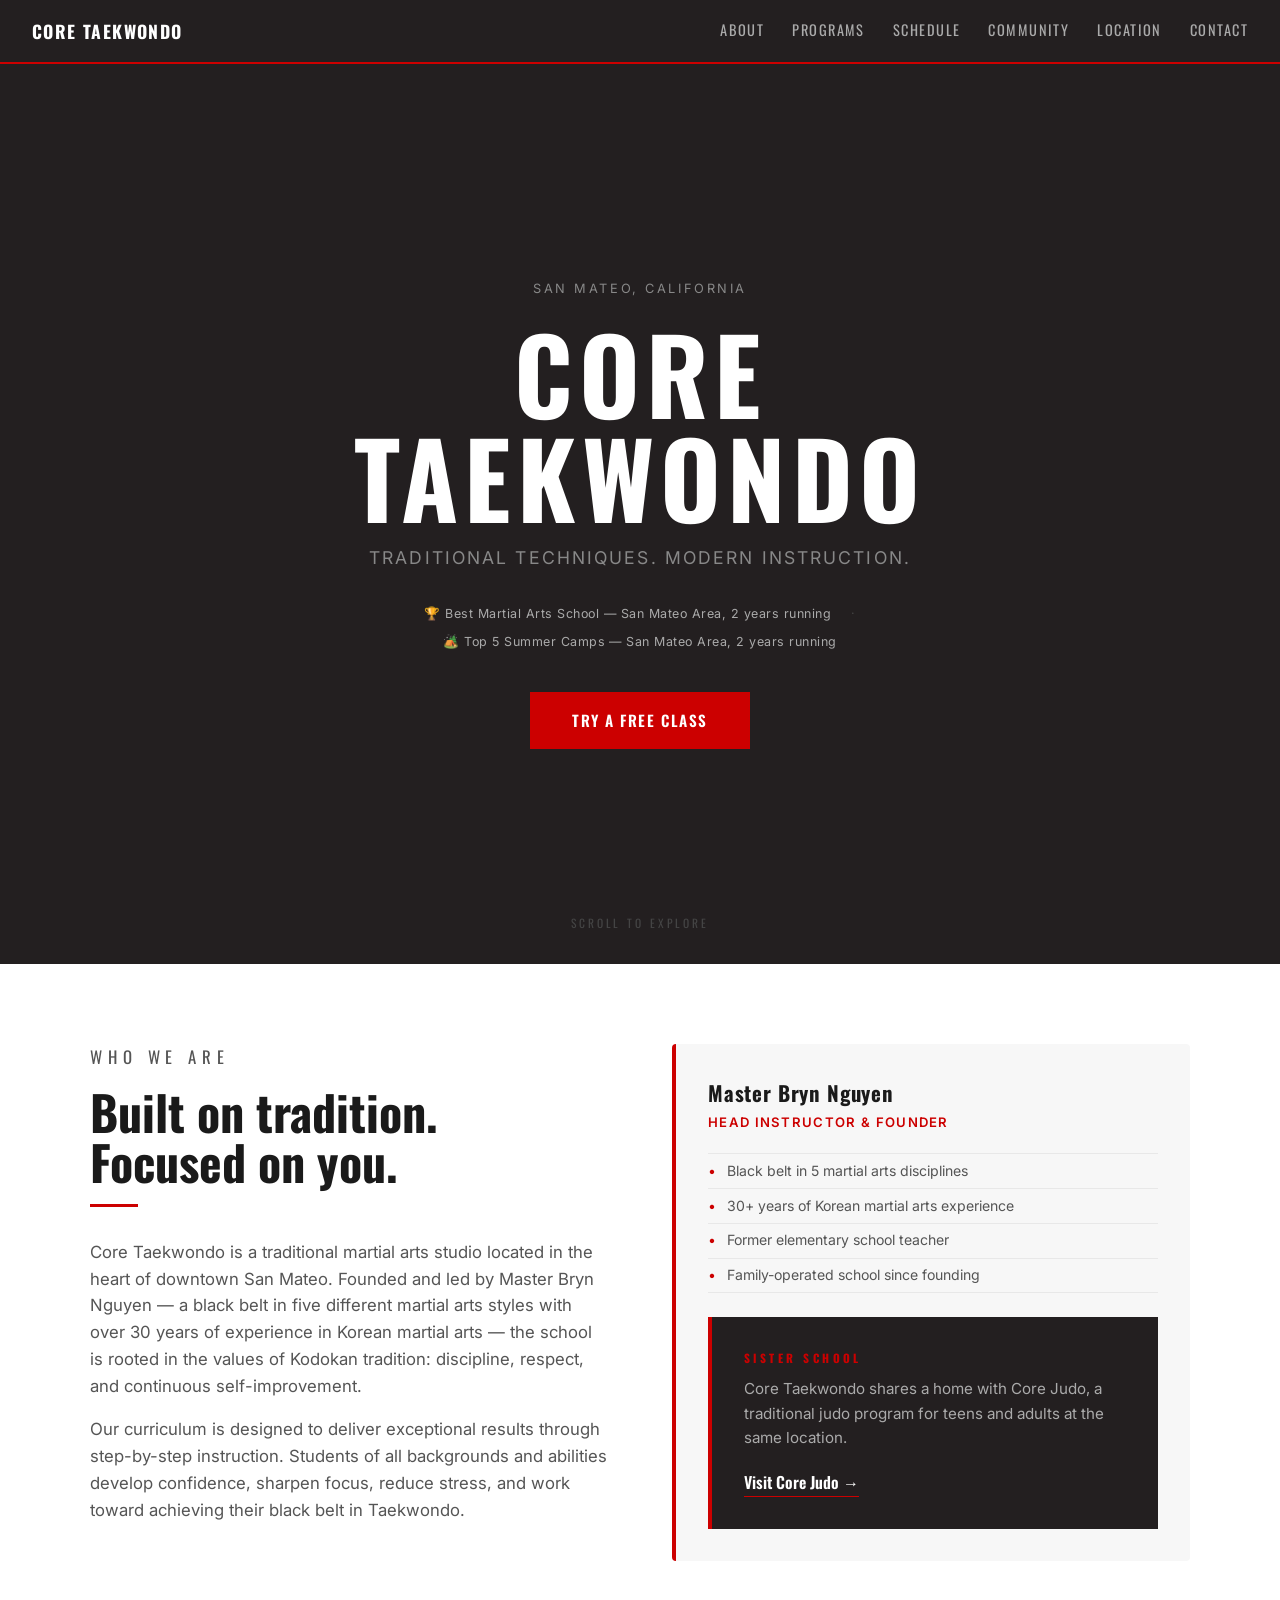
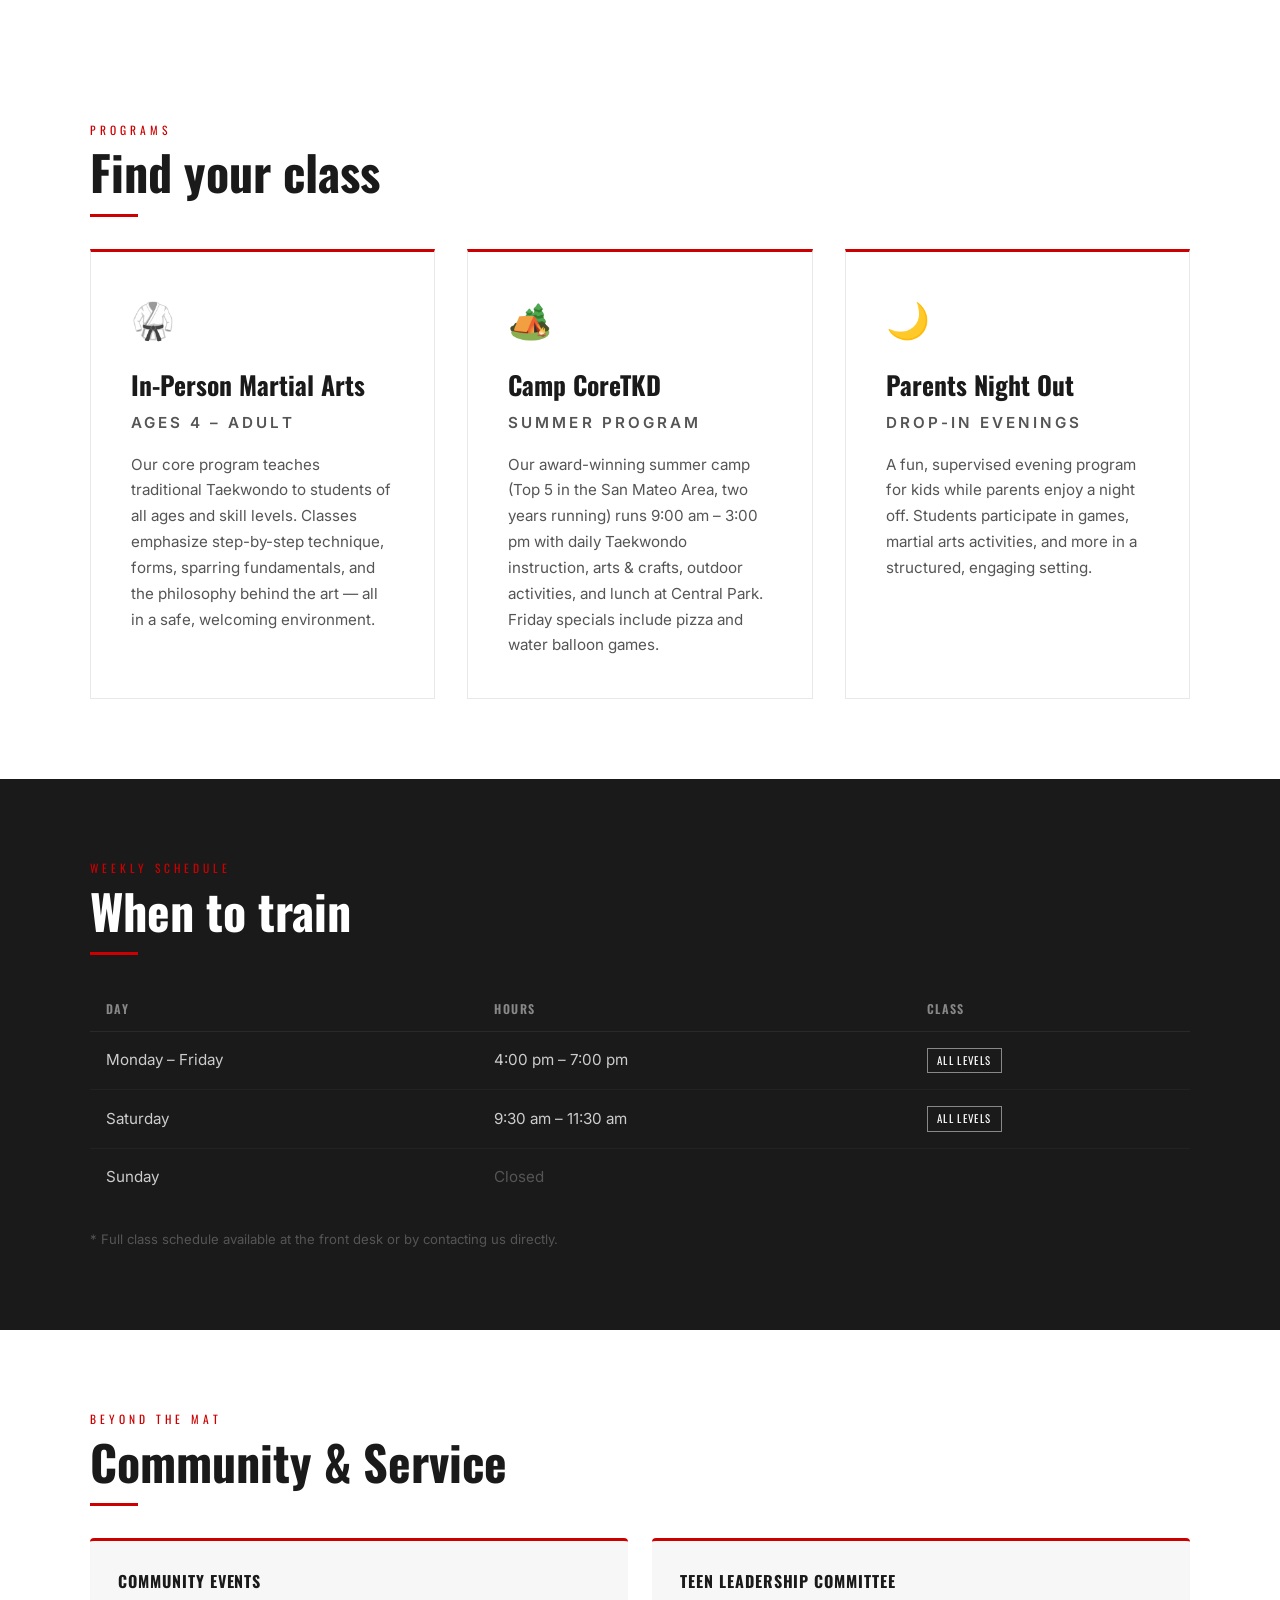
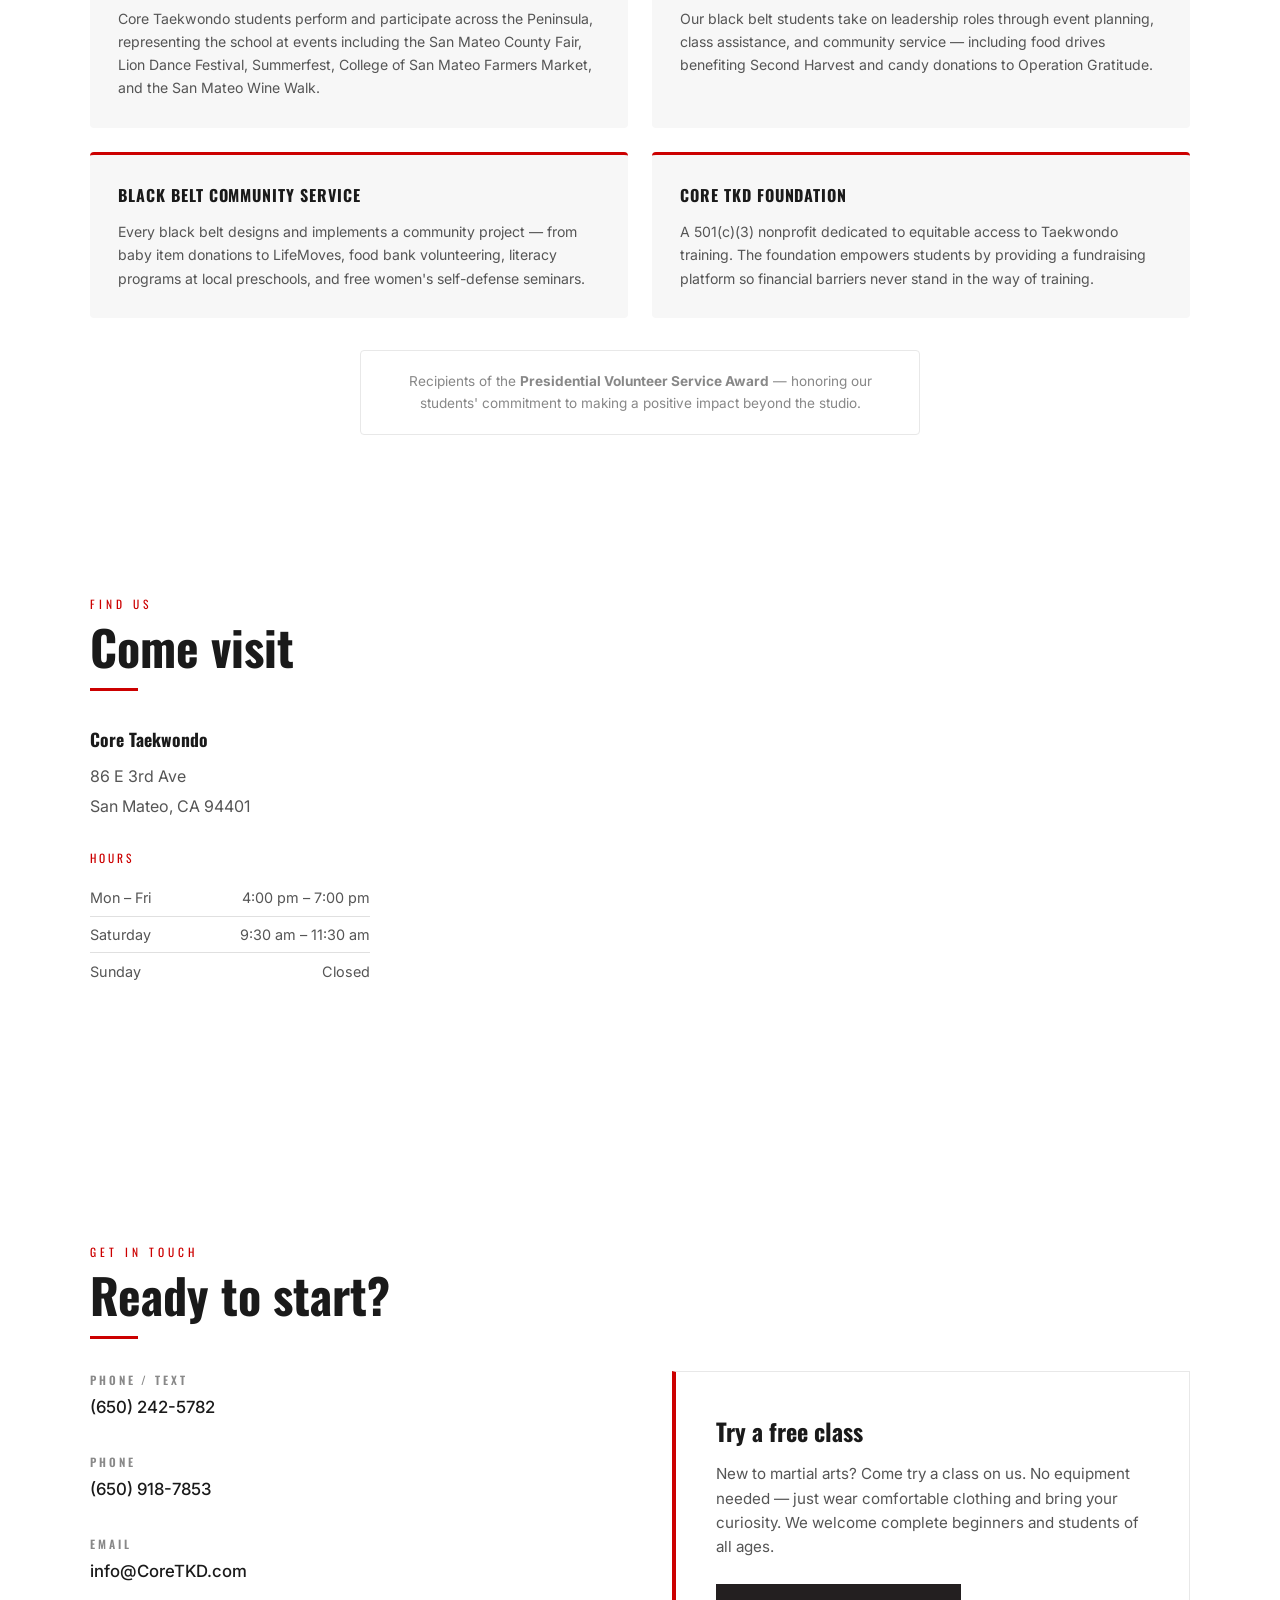
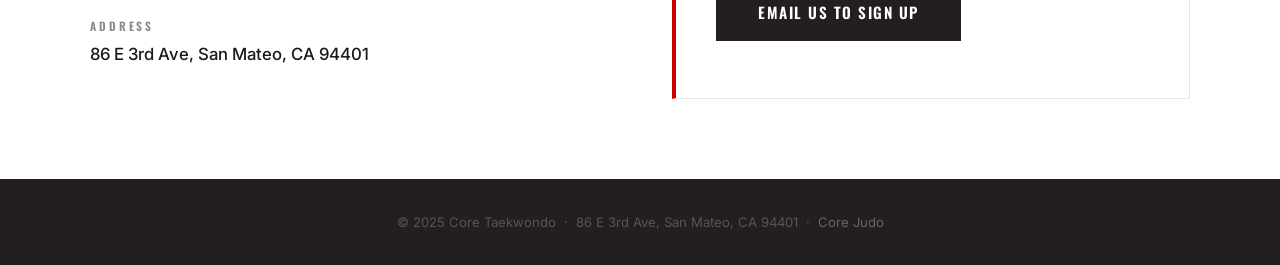
==== tkd.html @ 1456f96f "add core tkd" ====
<!DOCTYPE html>
<html lang="en">
<head>
  <meta charset="UTF-8" />
  <meta name="viewport" content="width=device-width, initial-scale=1.0" />
  <title>Core Taekwondo | San Mateo, CA</title>
  <meta name="description" content="Core Taekwondo — traditional Korean martial arts for all ages in San Mateo, CA. Traditional Techniques. Modern Instruction." />
  <link rel="stylesheet" href="style.css" />
  <link rel="stylesheet" href="tkd.css" />
  <link rel="preconnect" href="https://fonts.googleapis.com" />
  <link rel="preconnect" href="https://fonts.gstatic.com" crossorigin />
  <link href="https://fonts.googleapis.com/css2?family=Oswald:wght@400;600;700&family=Inter:wght@400;500;600&display=swap" rel="stylesheet" />
</head>
<body>

<!-- NAV -->
<nav>
  <a href="#hero" class="nav-logo">
    <span class="logo-main tkd-logo-text"><span class="logo-red">CORE</span> TAEKWONDO</span>
  </a>
  <button class="hamburger" id="menuBtn" aria-label="Toggle menu">
    <span></span><span></span><span></span>
  </button>
  <ul class="nav-links" id="navLinks">
    <li><a href="#about">About</a></li>
    <li><a href="#programs">Programs</a></li>
    <li><a href="#schedule">Schedule</a></li>
    <li><a href="#community">Community</a></li>
    <li><a href="#location">Location</a></li>
    <li><a href="#contact">Contact</a></li>
  </ul>
</nav>

<!-- HERO -->
<section id="hero" class="tkd-hero">
  <div class="hero-content">
    <p class="tkd-hero-eyebrow">San Mateo, California</p>
    <h1 class="tkd-hero-heading"><span class="logo-red">CORE</span> TAEKWONDO</h1>
    <p class="tkd-hero-tagline">Traditional Techniques. Modern Instruction.</p>
    <div class="tkd-awards-strip">
      <span>🏆 Best Martial Arts School — San Mateo Area, 2 years running</span>
      <span class="award-divider">·</span>
      <span>🏕️ Top 5 Summer Camps — San Mateo Area, 2 years running</span>
    </div>
    <a href="#contact" class="btn-primary">Try a Free Class</a>
  </div>
  <p class="hero-scroll">Scroll to explore</p>
</section>

<!-- ABOUT -->
<section id="about">
  <div class="container">
    <div class="about-grid">
      <div class="about-text">
        <p class="section-label">Who We Are</p>
        <h2 class="section-title">Built on tradition.<br>Focused on you.</h2>
        <div class="section-divider"></div>
        <p>
          Core Taekwondo is a traditional martial arts studio located in the heart of downtown San Mateo. Founded and led by Master Bryn Nguyen — a black belt in five different martial arts styles with over 30 years of experience in Korean martial arts — the school is rooted in the values of Kodokan tradition: discipline, respect, and continuous self-improvement.
        </p>
        <p>
          Our curriculum is designed to deliver exceptional results through step-by-step instruction. Students of all backgrounds and abilities develop confidence, sharpen focus, reduce stress, and work toward achieving their black belt in Taekwondo.
        </p>
      </div>
      <div>
        <div class="tkd-instructor-highlight">
          <div class="tkd-instructor-badge">
            <p class="tkd-instructor-name">Master Bryn Nguyen</p>
            <p class="tkd-instructor-rank">Head Instructor &amp; Founder</p>
          </div>
          <ul class="tkd-cred-list">
            <li>Black belt in 5 martial arts disciplines</li>
            <li>30+ years of Korean martial arts experience</li>
            <li>Former elementary school teacher</li>
            <li>Family-operated school since founding</li>
          </ul>
          <div class="sister-card" style="margin-top:1.5rem;">
            <h3>Sister School</h3>
            <p>Core Taekwondo shares a home with Core Judo, a traditional judo program for teens and adults at the same location.</p>
            <a href="index.html" class="sister-link">Visit Core Judo &rarr;</a>
          </div>
        </div>
      </div>
    </div>
  </div>
</section>

<!-- PROGRAMS -->
<section id="programs">
  <div class="container">
    <p class="section-label">Programs</p>
    <h2 class="section-title">Find your class</h2>
    <div class="section-divider"></div>
    <div class="classes-grid tkd-programs-grid">

      <div class="class-card">
        <div class="class-icon">🥋</div>
        <h3>In-Person Martial Arts</h3>
        <p class="class-age">Ages 4 – Adult</p>
        <p>
          Our core program teaches traditional Taekwondo to students of all ages and skill levels. Classes emphasize step-by-step technique, forms, sparring fundamentals, and the philosophy behind the art — all in a safe, welcoming environment.
        </p>
      </div>

      <div class="class-card">
        <div class="class-icon">🏕️</div>
        <h3>Camp CoreTKD</h3>
        <p class="class-age">Summer Program</p>
        <p>
          Our award-winning summer camp (Top 5 in the San Mateo Area, two years running) runs 9:00 am – 3:00 pm with daily Taekwondo instruction, arts &amp; crafts, outdoor activities, and lunch at Central Park. Friday specials include pizza and water balloon games.
        </p>
      </div>

      <div class="class-card">
        <div class="class-icon">🌙</div>
        <h3>Parents Night Out</h3>
        <p class="class-age">Drop-in evenings</p>
        <p>
          A fun, supervised evening program for kids while parents enjoy a night off. Students participate in games, martial arts activities, and more in a structured, engaging setting.
        </p>
      </div>

    </div>
  </div>
</section>

<!-- SCHEDULE -->
<section id="schedule">
  <div class="container">
    <p class="section-label section-label--light">Weekly Schedule</p>
    <h2 class="section-title section-title--light">When to train</h2>
    <div class="section-divider section-divider--light"></div>

    <table class="schedule-table">
      <thead>
        <tr>
          <th>Day</th>
          <th>Hours</th>
          <th>Class</th>
        </tr>
      </thead>
      <tbody>
        <tr>
          <td>Monday – Friday</td>
          <td>4:00 pm – 7:00 pm</td>
          <td><span class="tag tag-all">All Levels</span></td>
        </tr>
        <tr>
          <td>Saturday</td>
          <td>9:30 am – 11:30 am</td>
          <td><span class="tag tag-all">All Levels</span></td>
        </tr>
        <tr>
          <td>Sunday</td>
          <td colspan="2" style="color:#555;">Closed</td>
        </tr>
      </tbody>
    </table>
    <p class="schedule-note">* Full class schedule available at the front desk or by contacting us directly.</p>
  </div>
</section>

<!-- COMMUNITY -->
<section id="community">
  <div class="container">
    <p class="section-label">Beyond the Mat</p>
    <h2 class="section-title">Community &amp; Service</h2>
    <div class="section-divider"></div>

    <div class="tkd-community-grid">

      <div class="tkd-community-card">
        <h3>Community Events</h3>
        <p>Core Taekwondo students perform and participate across the Peninsula, representing the school at events including the San Mateo County Fair, Lion Dance Festival, Summerfest, College of San Mateo Farmers Market, and the San Mateo Wine Walk.</p>
      </div>

      <div class="tkd-community-card">
        <h3>Teen Leadership Committee</h3>
        <p>Our black belt students take on leadership roles through event planning, class assistance, and community service — including food drives benefiting Second Harvest and candy donations to Operation Gratitude.</p>
      </div>

      <div class="tkd-community-card">
        <h3>Black Belt Community Service</h3>
        <p>Every black belt designs and implements a community project — from baby item donations to LifeMoves, food bank volunteering, literacy programs at local preschools, and free women's self-defense seminars.</p>
      </div>

      <div class="tkd-community-card">
        <h3>Core TKD Foundation</h3>
        <p>A 501(c)(3) nonprofit dedicated to equitable access to Taekwondo training. The foundation empowers students by providing a fundraising platform so financial barriers never stand in the way of training.</p>
      </div>

    </div>

    <p class="tkd-award-note">
      Recipients of the <strong>Presidential Volunteer Service Award</strong> — honoring our students' commitment to making a positive impact beyond the studio.
    </p>
  </div>
</section>

<!-- LOCATION -->
<section id="location">
  <div class="container">
    <p class="section-label">Find Us</p>
    <h2 class="section-title">Come visit</h2>
    <div class="section-divider"></div>

    <div class="location-grid">
      <div class="address-block">
        <address>
          <strong>Core Taekwondo</strong>
          86 E 3rd Ave<br />
          San Mateo, CA 94401
        </address>
        <p class="hours-title">Hours</p>
        <ul class="hours-list">
          <li><span>Mon – Fri</span><span>4:00 pm – 7:00 pm</span></li>
          <li><span>Saturday</span><span>9:30 am – 11:30 am</span></li>
          <li><span>Sunday</span><span>Closed</span></li>
        </ul>
      </div>
      <div class="map-embed">
        <iframe
          title="Core Taekwondo location map"
          src="https://www.google.com/maps/embed?pb=!1m18!1m12!1m3!1d3163.299722!2d-122.32573!3d37.56484!2m3!1f0!2f0!3f0!3m2!1i1024!2i768!4f13.1!3m3!1m2!1s0x808f9f93d9a11a45%3A0xa5e7e5a5f5a2a2a0!2s86+E+3rd+Ave%2C+San+Mateo%2C+CA+94401!5e0!3m2!1sen!2sus!4v1714600000000"
          allowfullscreen="" loading="lazy" referrerpolicy="no-referrer-when-downgrade">
        </iframe>
      </div>
    </div>
  </div>
</section>

<!-- CONTACT -->
<section id="contact">
  <div class="container">
    <p class="section-label">Get in Touch</p>
    <h2 class="section-title">Ready to start?</h2>
    <div class="section-divider"></div>

    <div class="contact-grid">
      <div>
        <div class="contact-info-item">
          <span>Phone / Text</span>
          <a href="tel:+16502425782">(650) 242-5782</a>
        </div>
        <div class="contact-info-item">
          <span>Phone</span>
          <a href="tel:+16509187853">(650) 918-7853</a>
        </div>
        <div class="contact-info-item">
          <span>Email</span>
          <a href="mailto:info@CoreTKD.com">info@CoreTKD.com</a>
        </div>
        <div class="contact-info-item">
          <span>Address</span>
          <p>86 E 3rd Ave, San Mateo, CA 94401</p>
        </div>
      </div>

      <div class="contact-cta">
        <h3>Try a free class</h3>
        <p>
          New to martial arts? Come try a class on us. No equipment needed — just wear comfortable clothing and bring your curiosity. We welcome complete beginners and students of all ages.
        </p>
        <a href="mailto:info@CoreTKD.com" class="btn-dark">Email Us to Sign Up</a>
      </div>
    </div>
  </div>
</section>

<!-- FOOTER -->
<footer>
  <p>
    &copy; 2025 Core Taekwondo &nbsp;·&nbsp; 86 E 3rd Ave, San Mateo, CA 94401
    &nbsp;·&nbsp;
    <a href="index.html">Core Judo</a>
  </p>
</footer>

<script>
  const btn = document.getElementById('menuBtn');
  const nav = document.getElementById('navLinks');
  btn.addEventListener('click', () => nav.classList.toggle('open'));
  nav.querySelectorAll('a').forEach(a => a.addEventListener('click', () => nav.classList.remove('open')));
</script>

</body>
</html>
---- style.css ----
@import url('https://fonts.googleapis.com/css2?family=Oswald:wght@400;600;700&family=Inter:wght@400;500;600&display=swap');

*, *::before, *::after { box-sizing: border-box; margin: 0; padding: 0; }

:root {
  --red: #cc0000;
  --dark: #231f20;
  --dark-2: #1a1a1a;
  --dark-3: #242424;
  --gray-bg: #ffffff;
  --text: #1a1a1a;
  --white: #ffffff;
  --mid: #888888;
  --font-heading: 'Oswald', sans-serif;
  --font-body: 'Inter', sans-serif;
}

html { scroll-behavior: smooth; }
body { font-family: var(--font-body); color: var(--text); background: var(--white); line-height: 1.6; }

/* ── NAV ── */
nav {
  position: sticky;
  top: 0;
  z-index: 100;
  background: var(--dark);
  display: flex;
  align-items: center;
  justify-content: space-between;
  padding: 0 2rem;
  height: 64px;
  border-bottom: 2px solid var(--red);
}

.nav-logo {
  display: flex;
  flex-direction: row;
  align-items: center;
  text-decoration: none;
  gap: 0.75rem;
}
.nav-logo-wrap {
  width: 44px;
  height: 35px;
  overflow: hidden;
  flex-shrink: 0;
}
.nav-logo-img {
  width: 100%;
  height: auto;
  display: block;
}
.logo-main {
  font-family: var(--font-heading);
  font-size: 1.25rem;
  font-weight: 700;
  letter-spacing: 0.1em;
  color: var(--white);
}

.hero-logo-wrap {
  width: min(520px, 80vw);
  height: calc(min(520px, 80vw) * 0.8);
  overflow: hidden;
  margin: 0 auto 2.5rem;
}
.hero-logo {
  width: 100%;
  height: auto;
  display: block;
}

.nav-links {
  display: flex;
  gap: 1.75rem;
  list-style: none;
}
.nav-links a {
  color: #aaa;
  text-decoration: none;
  font-family: var(--font-heading);
  font-size: 0.9rem;
  font-weight: 400;
  letter-spacing: 0.1em;
  text-transform: uppercase;
  transition: color 0.2s;
}
.nav-links a:hover { color: var(--white); }

.hamburger {
  display: none;
  flex-direction: column;
  gap: 5px;
  cursor: pointer;
  background: none;
  border: none;
  padding: 4px;
}
.hamburger span { display: block; width: 26px; height: 2px; background: var(--white); }

/* ── HERO ── */
#hero {
  background: var(--dark);
  min-height: 100svh;
  display: flex;
  flex-direction: column;
  align-items: center;
  justify-content: center;
  text-align: center;
  padding: 4rem 2rem;
  position: relative;
}

.hero-content { position: relative; z-index: 1; max-width: 800px; }

.hero-eyebrow {
  font-family: var(--font-heading);
  font-size: 0.8rem;
  letter-spacing: 0.35em;
  text-transform: uppercase;
  color: var(--mid);
  margin-bottom: 1.25rem;
}

.hero-title {
  font-family: var(--font-heading);
  font-size: clamp(4.5rem, 10vw, 8rem);
  font-weight: 700;
  line-height: 0.9;
  letter-spacing: -0.01em;
  margin-bottom: 1.75rem;
}
.hero-title .core {
  display: block;
  color: var(--white);
  -webkit-text-stroke: 0;
}
.hero-title .school {
  display: block;
  color: var(--white);
  opacity: 0.35;
}


.btn-primary {
  display: inline-block;
  background: var(--red);
  color: var(--white);
  font-family: var(--font-heading);
  font-size: 0.95rem;
  font-weight: 600;
  letter-spacing: 0.1em;
  text-transform: uppercase;
  text-decoration: none;
  padding: 0.9rem 2.5rem;
  border: 2px solid var(--red);
  transition: background 0.2s, color 0.2s;
}
.btn-primary:hover { background: transparent; color: var(--red); }

.btn-dark {
  display: inline-block;
  background: var(--dark);
  color: var(--white);
  font-family: var(--font-heading);
  font-size: 0.95rem;
  font-weight: 600;
  letter-spacing: 0.1em;
  text-transform: uppercase;
  text-decoration: none;
  padding: 0.9rem 2.5rem;
  border: 2px solid var(--dark);
  transition: background 0.2s, color 0.2s;
}
.btn-dark:hover { background: transparent; color: var(--dark); }

.hero-scroll {
  position: absolute;
  bottom: 2rem;
  left: 50%;
  transform: translateX(-50%);
  color: #444;
  font-size: 0.72rem;
  letter-spacing: 0.25em;
  text-transform: uppercase;
  font-family: var(--font-heading);
}

/* ── SECTIONS ── */
section { padding: 5rem 2rem; }
.container { max-width: 1100px; margin: 0 auto; }

.section-label {
  font-family: var(--font-heading);
  font-size: 0.72rem;
  letter-spacing: 0.35em;
  text-transform: uppercase;
  color: var(--red);
  margin-bottom: 0.5rem;
}
.section-label--light { color: var(--red); }

.section-title {
  font-family: var(--font-heading);
  font-size: clamp(2rem, 5vw, 3rem);
  font-weight: 700;
  line-height: 1.05;
  margin-bottom: 1rem;
  color: var(--dark-2);
}
.section-title--light { color: var(--white); }

.section-divider { width: 48px; height: 3px; background: var(--red); margin-bottom: 2rem; }
.section-divider--light { background: var(--red); }

/* ── ABOUT ── */
#about { background: var(--white); }

.about-grid {
  display: grid;
  grid-template-columns: 1fr 1fr;
  gap: 4rem;
  align-items: start;
}
.about-text p { color: #555; margin-bottom: 1rem; font-size: 1.05rem; }

.sister-card {
  background: var(--dark);
  color: var(--white);
  padding: 2rem;
  border-left: 4px solid var(--red);
}
.sister-card h3 {
  font-family: var(--font-heading);
  font-size: 0.72rem;
  letter-spacing: 0.3em;
  text-transform: uppercase;
  color: var(--red);
  margin-bottom: 0.6rem;
}
.sister-card p { font-size: 0.95rem; color: #aaa; margin-bottom: 1.25rem; }
.sister-link {
  font-family: var(--font-heading);
  font-size: 1rem;
  font-weight: 600;
  color: var(--white);
  text-decoration: none;
  border-bottom: 1px solid var(--red);
  padding-bottom: 2px;
  transition: color 0.2s;
}
.sister-link:hover { color: var(--red); }

/* ── CLASSES ── */
#classes { background: var(--gray-bg); }

.classes-grid {
  display: grid;
  grid-template-columns: 1fr 1fr;
  gap: 2rem;
  margin-top: 2rem;
}
.class-card {
  background: var(--white);
  padding: 2.5rem;
  border: 1px solid #e8e8e8;
  border-top: 3px solid var(--red);
}
.class-card h3 {
  font-family: var(--font-heading);
  font-size: 1.6rem;
  font-weight: 700;
  color: var(--dark-2);
  margin-bottom: 0.3rem;
}
.class-age {
  font-size: 0.75rem;
  letter-spacing: 0.2em;
  text-transform: uppercase;
  color: var(--mid);
  font-weight: 600;
  margin-bottom: 1rem;
}
.class-card p { color: #555; font-size: 0.95rem; line-height: 1.7; }

.class-icon { font-size: 2.2rem; margin-bottom: 1rem; }

/* ── INSTRUCTORS ── */
#instructors { background: var(--dark); }

.instructors-grid {
  display: grid;
  grid-template-columns: 1fr 1fr;
  gap: 2.5rem;
  margin-top: 2rem;
}

.instructor-card {
  background: var(--dark-3);
  padding: 2.5rem;
  display: flex;
  flex-direction: column;
  align-items: center;
  text-align: center;
  gap: 0;
}

.instructor-avatar {
  width: 200px;
  height: 200px;
  margin-bottom: 1.5rem;
  overflow: hidden;
  flex-shrink: 0;
}
.instructor-avatar img {
  width: 100%;
  height: 100%;
  object-fit: cover;
  object-position: center top;
  display: block;
}

/* hero logo panel */
.hero-logo-panel {
  background: var(--white);
  display: flex;
  align-items: center;
  justify-content: center;
  padding: 2.5rem 2rem;
  max-width: 240px;
  margin: 0 auto;
}
.hero-logo-img {
  width: 160px;
  height: auto;
  display: block;
}

.instructor-name {
  font-family: var(--font-heading);
  font-size: 1.5rem;
  font-weight: 700;
  color: var(--white);
  letter-spacing: 0.05em;
  margin-bottom: 0.2rem;
}

.instructor-title {
  font-family: var(--font-heading);
  font-size: 0.72rem;
  letter-spacing: 0.3em;
  text-transform: uppercase;
  color: var(--mid);
  margin-bottom: 0.6rem;
}


.instructor-bio {
  font-size: 0.92rem;
  color: #aaa;
  line-height: 1.7;
  margin-bottom: 1.5rem;
  text-align: left;
}

.instructor-achievements {
  list-style: none;
  width: 100%;
  text-align: left;
}
.instructor-achievements li {
  font-size: 0.82rem;
  color: #888;
  padding: 0.4rem 0 0.4rem 1.2rem;
  border-bottom: 1px solid #2a2a2a;
  position: relative;
}
.instructor-achievements li::before {
  content: '•';
  color: #555;
  position: absolute;
  left: 0;
}
.instructor-achievements li:first-child { border-top: 1px solid #2a2a2a; }

.instructor-achievements--sub {
  margin-top: 0.3rem;
  padding-left: 1rem;
  list-style: none;
}
.instructor-achievements--sub li {
  font-size: 0.76rem;
  color: #666;
  border: none !important;
  padding: 0.15rem 0 0.15rem 1.2rem;
}
.instructor-achievements--sub li::before { content: '◦'; }

/* ── SCHEDULE ── */
#schedule { background: var(--dark-2); }

.schedule-table {
  width: 100%;
  border-collapse: collapse;
  margin-top: 2rem;
  font-size: 0.95rem;
}
.schedule-table th {
  font-family: var(--font-heading);
  font-weight: 600;
  letter-spacing: 0.12em;
  text-transform: uppercase;
  color: var(--mid);
  text-align: left;
  padding: 0.75rem 1rem;
  border-bottom: 1px solid #2a2a2a;
  font-size: 0.76rem;
}
.schedule-table td {
  padding: 1rem;
  color: #ccc;
  border-bottom: 1px solid #222;
}
.schedule-table tr:last-child td { border-bottom: none; }
.schedule-table tr:hover td { background: #1e1e1e; }

.tag {
  display: inline-block;
  font-size: 0.68rem;
  font-family: var(--font-heading);
  letter-spacing: 0.12em;
  text-transform: uppercase;
  padding: 0.2rem 0.6rem;
  border: 1px solid;
}
.tag-teens  { color: #ccc; border-color: #555; }
.tag-adults { color: #aaa; border-color: #444; }
.tag-all    { color: #fff; border-color: #888; }

.schedule-note { margin-top: 1.5rem; color: #555; font-size: 0.82rem; }

/* ── LOCATION ── */
#location { background: var(--gray-bg); }

.location-grid {
  display: grid;
  grid-template-columns: 1fr 1.6fr;
  gap: 3rem;
  align-items: start;
  margin-top: 2rem;
}
.address-block address {
  font-style: normal;
  color: #555;
  line-height: 1.9;
  font-size: 1rem;
  margin-bottom: 1.75rem;
}
.address-block address strong {
  display: block;
  font-family: var(--font-heading);
  font-size: 1.1rem;
  color: var(--dark-2);
  margin-bottom: 0.25rem;
}
.hours-title {
  font-family: var(--font-heading);
  font-size: 0.72rem;
  letter-spacing: 0.25em;
  text-transform: uppercase;
  color: var(--red);
  margin-bottom: 0.75rem;
}
.hours-list { list-style: none; color: #555; font-size: 0.9rem; }
.hours-list li {
  display: flex;
  justify-content: space-between;
  padding: 0.4rem 0;
  border-bottom: 1px solid #e0e0e0;
  max-width: 280px;
}
.hours-list li:last-child { border-bottom: none; }
.map-embed iframe { width: 100%; height: 360px; border: none; display: block; }

/* ── CONTACT ── */
#contact { background: var(--white); }

.contact-grid {
  display: grid;
  grid-template-columns: 1fr 1fr;
  gap: 4rem;
  margin-top: 2rem;
}
.contact-info-item {
  display: flex;
  flex-direction: column;
  margin-bottom: 2rem;
}
.contact-info-item span {
  font-size: 0.72rem;
  letter-spacing: 0.25em;
  text-transform: uppercase;
  color: var(--mid);
  font-family: var(--font-heading);
  font-weight: 600;
  margin-bottom: 0.3rem;
}
.contact-info-item a,
.contact-info-item p { font-size: 1.05rem; color: var(--dark-2); text-decoration: none; font-weight: 500; }
.contact-info-item a:hover { text-decoration: underline; }

.contact-cta {
  background: var(--white);
  padding: 2.5rem;
  border-left: 4px solid var(--red);
  border-top: 1px solid #e8e8e8;
  border-right: 1px solid #e8e8e8;
  border-bottom: 1px solid #e8e8e8;
}
.contact-cta h3 {
  font-family: var(--font-heading);
  font-size: 1.5rem;
  color: var(--dark-2);
  margin-bottom: 0.75rem;
}
.contact-cta p { color: #555; margin-bottom: 1.5rem; font-size: 0.95rem; }

/* ── FOOTER ── */
footer {
  background: var(--dark);
  padding: 2rem;
  text-align: center;
  border-top: 1px solid #1e1e1e;
}
footer p { color: #555; font-size: 0.82rem; }
footer a { color: #666; text-decoration: none; }
footer a:hover { color: #aaa; }

/* ── RESPONSIVE ── */
@media (max-width: 900px) {
  .about-grid,
  .classes-grid,
  .instructors-grid,
  .location-grid,
  .contact-grid { grid-template-columns: 1fr; gap: 2rem; }
}

@media (max-width: 768px) {
  .nav-links {
    display: none;
    position: absolute;
    top: 64px;
    left: 0; right: 0;
    background: var(--dark);
    flex-direction: column;
    padding: 1rem 2rem 1.5rem;
    gap: 1rem;
    border-bottom: 1px solid #222;
  }
  .nav-links.open { display: flex; }
  .hamburger { display: flex; }
  section { padding: 3.5rem 1.5rem; }
  .schedule-table td,
  .schedule-table th { padding: 0.75rem 0.5rem; font-size: 0.82rem; }
  .instructor-card { padding: 1.75rem; }
}
---- tkd.css ----
/* ── TKD PAGE OVERRIDES & ADDITIONS ── */

.tkd-logo-text {
  font-size: 1.1rem;
  letter-spacing: 0.08em;
}

/* HERO */
.tkd-hero {
  background: var(--dark);
  min-height: 100vh;
  display: flex;
  flex-direction: column;
  align-items: center;
  justify-content: center;
  text-align: center;
  padding: 6rem 1.5rem 4rem;
  position: relative;
}

.tkd-hero-eyebrow {
  font-family: var(--font-body);
  font-size: 0.8rem;
  letter-spacing: 0.2em;
  text-transform: uppercase;
  color: var(--mid);
  margin-bottom: 1.25rem;
}

.tkd-hero-heading {
  font-family: var(--font-heading);
  font-size: clamp(2.8rem, 9vw, 6.5rem);
  font-weight: 700;
  color: var(--white);
  letter-spacing: 0.06em;
  line-height: 1;
  margin-bottom: 1rem;
}

.tkd-hero-tagline {
  font-family: var(--font-body);
  font-size: clamp(0.9rem, 2.5vw, 1.1rem);
  color: var(--mid);
  letter-spacing: 0.12em;
  text-transform: uppercase;
  margin-bottom: 2rem;
}

.tkd-awards-strip {
  display: flex;
  flex-wrap: wrap;
  justify-content: center;
  gap: 0.5rem 1.25rem;
  margin-bottom: 2.5rem;
  font-size: 0.78rem;
  color: #aaa;
  letter-spacing: 0.04em;
}

.award-divider {
  color: #444;
}

/* ABOUT — instructor highlight card */
.tkd-instructor-highlight {
  background: #f7f7f7;
  border-left: 4px solid var(--red);
  border-radius: 4px;
  padding: 2rem;
}

.tkd-instructor-badge {
  margin-bottom: 1.25rem;
}

.tkd-instructor-name {
  font-family: var(--font-heading);
  font-size: 1.3rem;
  font-weight: 700;
  color: var(--text);
  letter-spacing: 0.04em;
  margin-bottom: 0.2rem;
}

.tkd-instructor-rank {
  font-size: 0.82rem;
  text-transform: uppercase;
  letter-spacing: 0.1em;
  color: var(--red);
  font-weight: 600;
}

.tkd-cred-list {
  list-style: none;
  padding: 0;
  margin-bottom: 0;
}

.tkd-cred-list li {
  font-size: 0.88rem;
  color: #555;
  padding: 0.35rem 0 0.35rem 1.2rem;
  border-bottom: 1px solid #e8e8e8;
  position: relative;
}

.tkd-cred-list li::before {
  content: '•';
  color: var(--red);
  position: absolute;
  left: 0;
}

.tkd-cred-list li:first-child { border-top: 1px solid #e8e8e8; }

/* PROGRAMS — 3-col grid */
.tkd-programs-grid {
  grid-template-columns: repeat(3, 1fr);
}

@media (max-width: 860px) {
  .tkd-programs-grid {
    grid-template-columns: 1fr;
  }
}

/* COMMUNITY */
#community { background: #fff; }

.tkd-community-grid {
  display: grid;
  grid-template-columns: repeat(2, 1fr);
  gap: 1.5rem;
  margin-bottom: 2rem;
}

@media (max-width: 680px) {
  .tkd-community-grid {
    grid-template-columns: 1fr;
  }
}

.tkd-community-card {
  background: #f7f7f7;
  border-top: 3px solid var(--red);
  border-radius: 4px;
  padding: 1.75rem;
}

.tkd-community-card h3 {
  font-family: var(--font-heading);
  font-size: 1rem;
  font-weight: 700;
  letter-spacing: 0.06em;
  text-transform: uppercase;
  color: var(--text);
  margin-bottom: 0.75rem;
}

.tkd-community-card p {
  font-size: 0.88rem;
  color: #555;
  line-height: 1.65;
}

.tkd-award-note {
  text-align: center;
  font-size: 0.85rem;
  color: #888;
  padding: 1.25rem;
  border: 1px solid #e8e8e8;
  border-radius: 4px;
  max-width: 560px;
  margin: 0 auto;
}
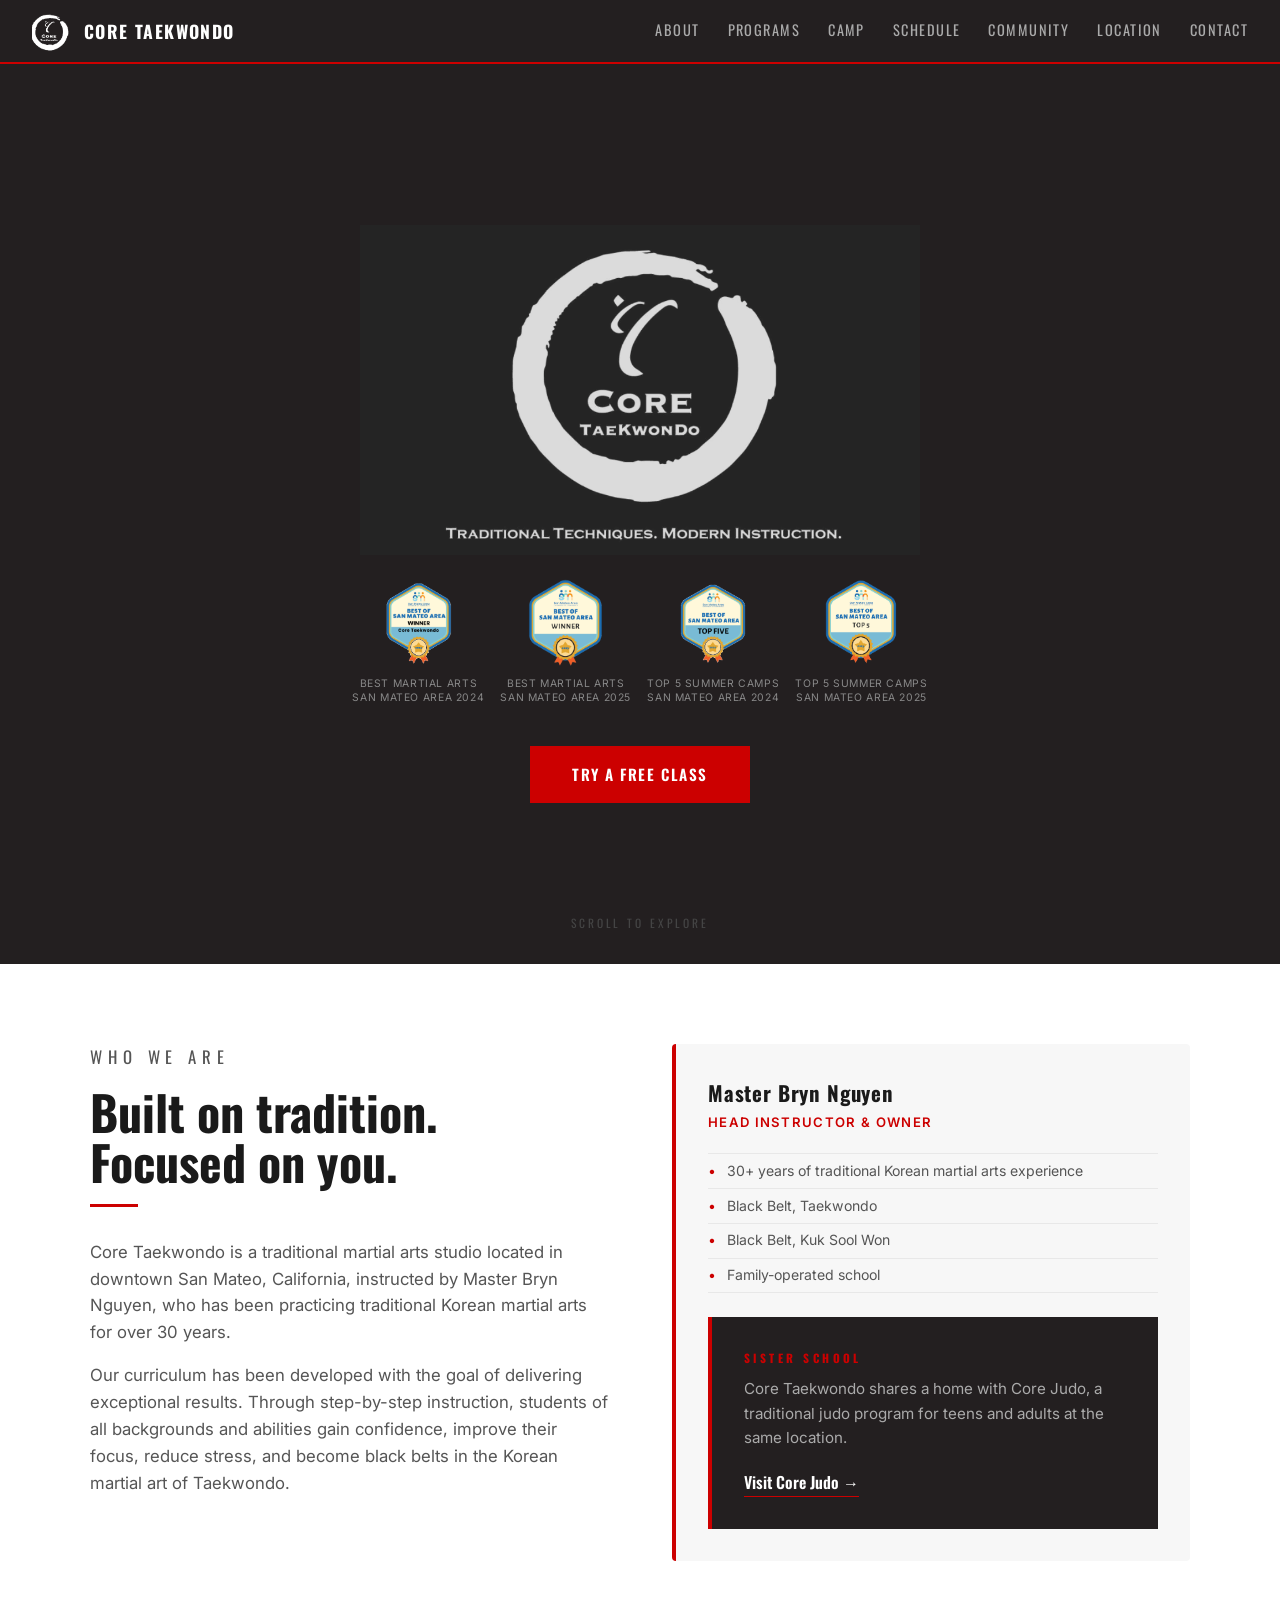
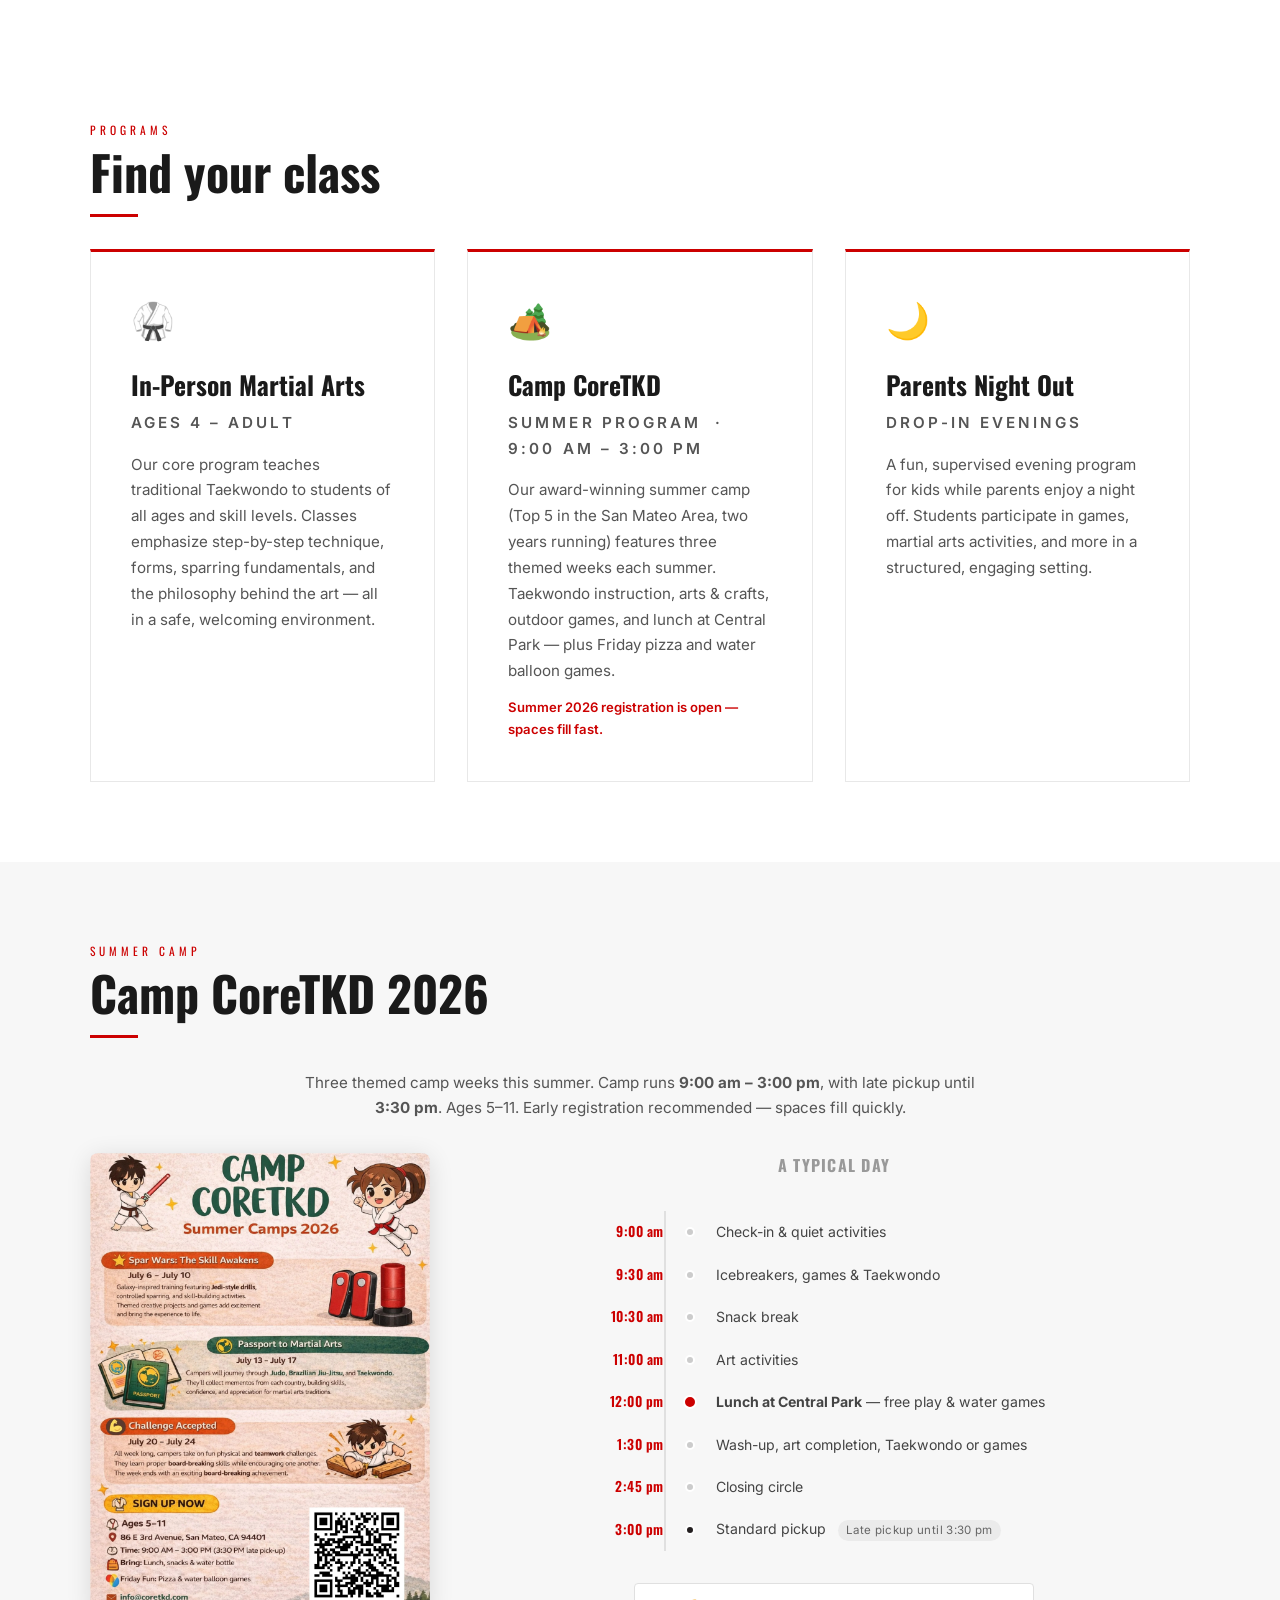
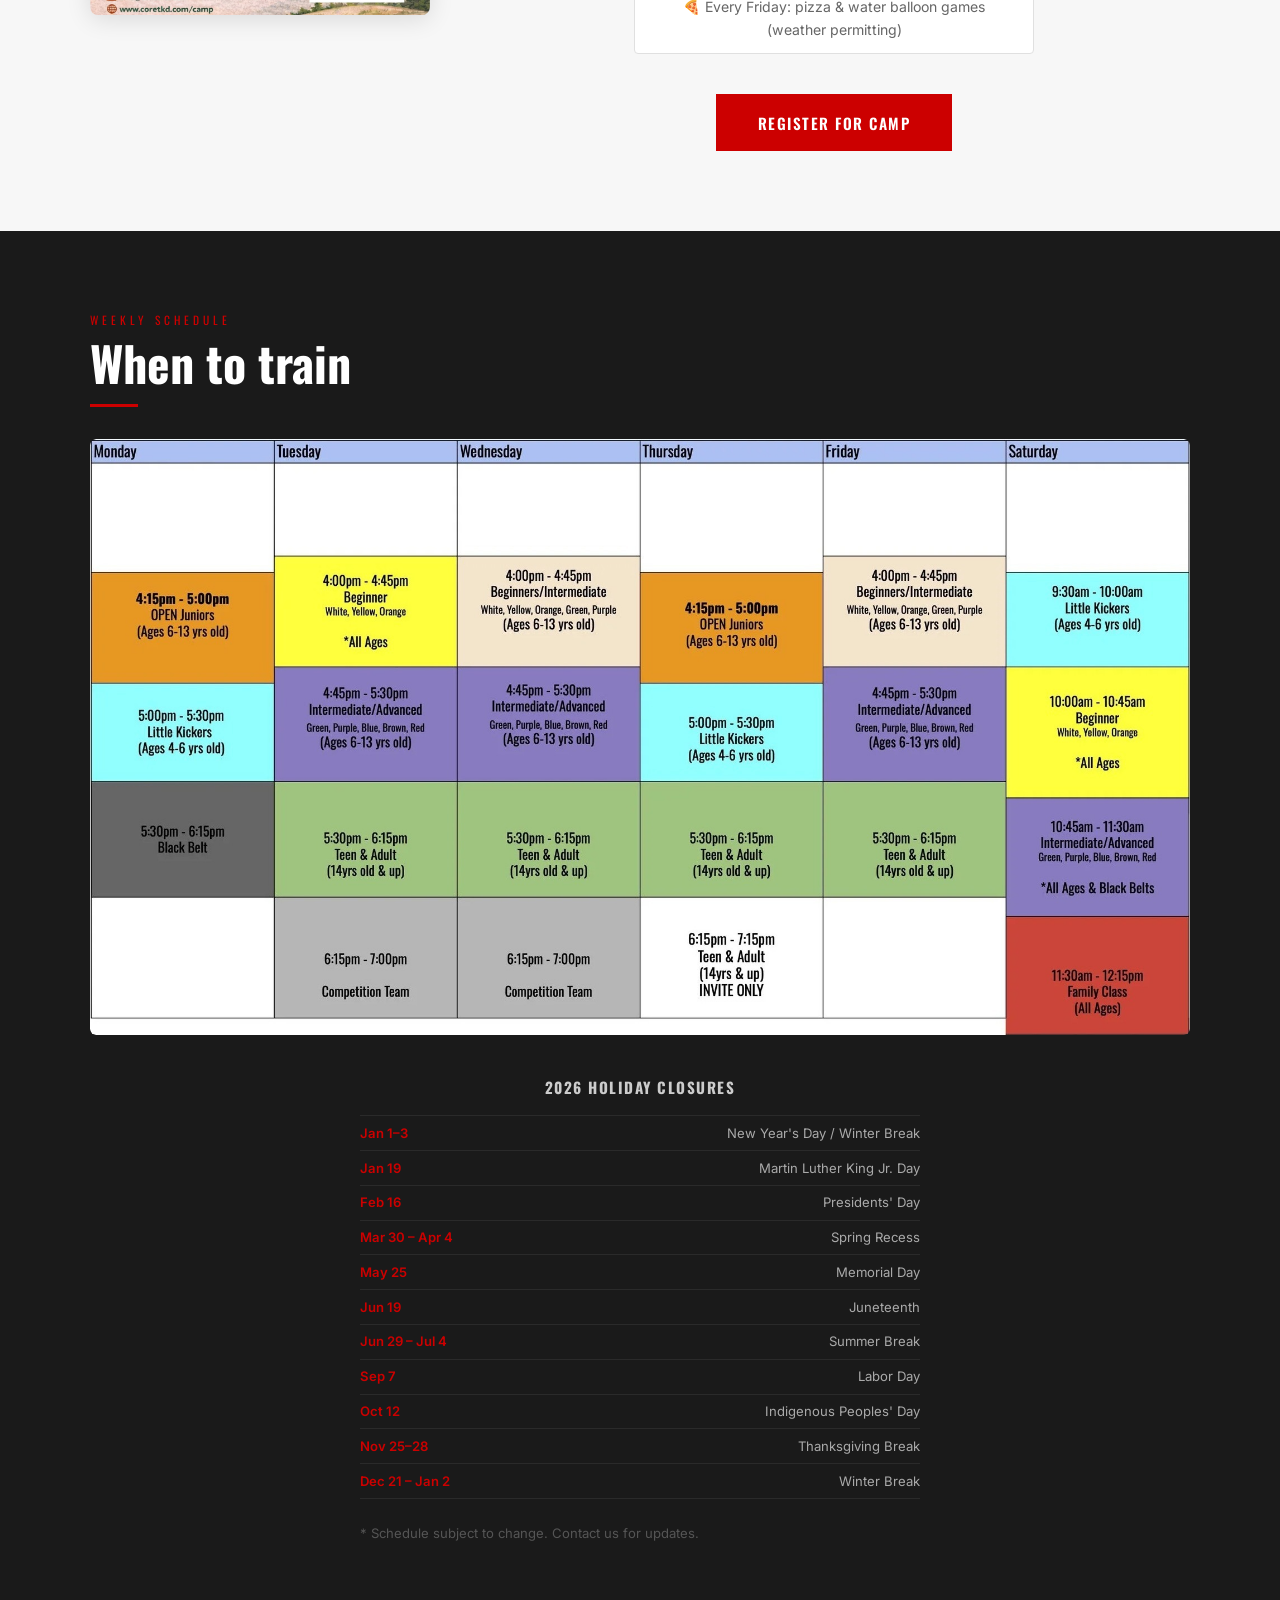
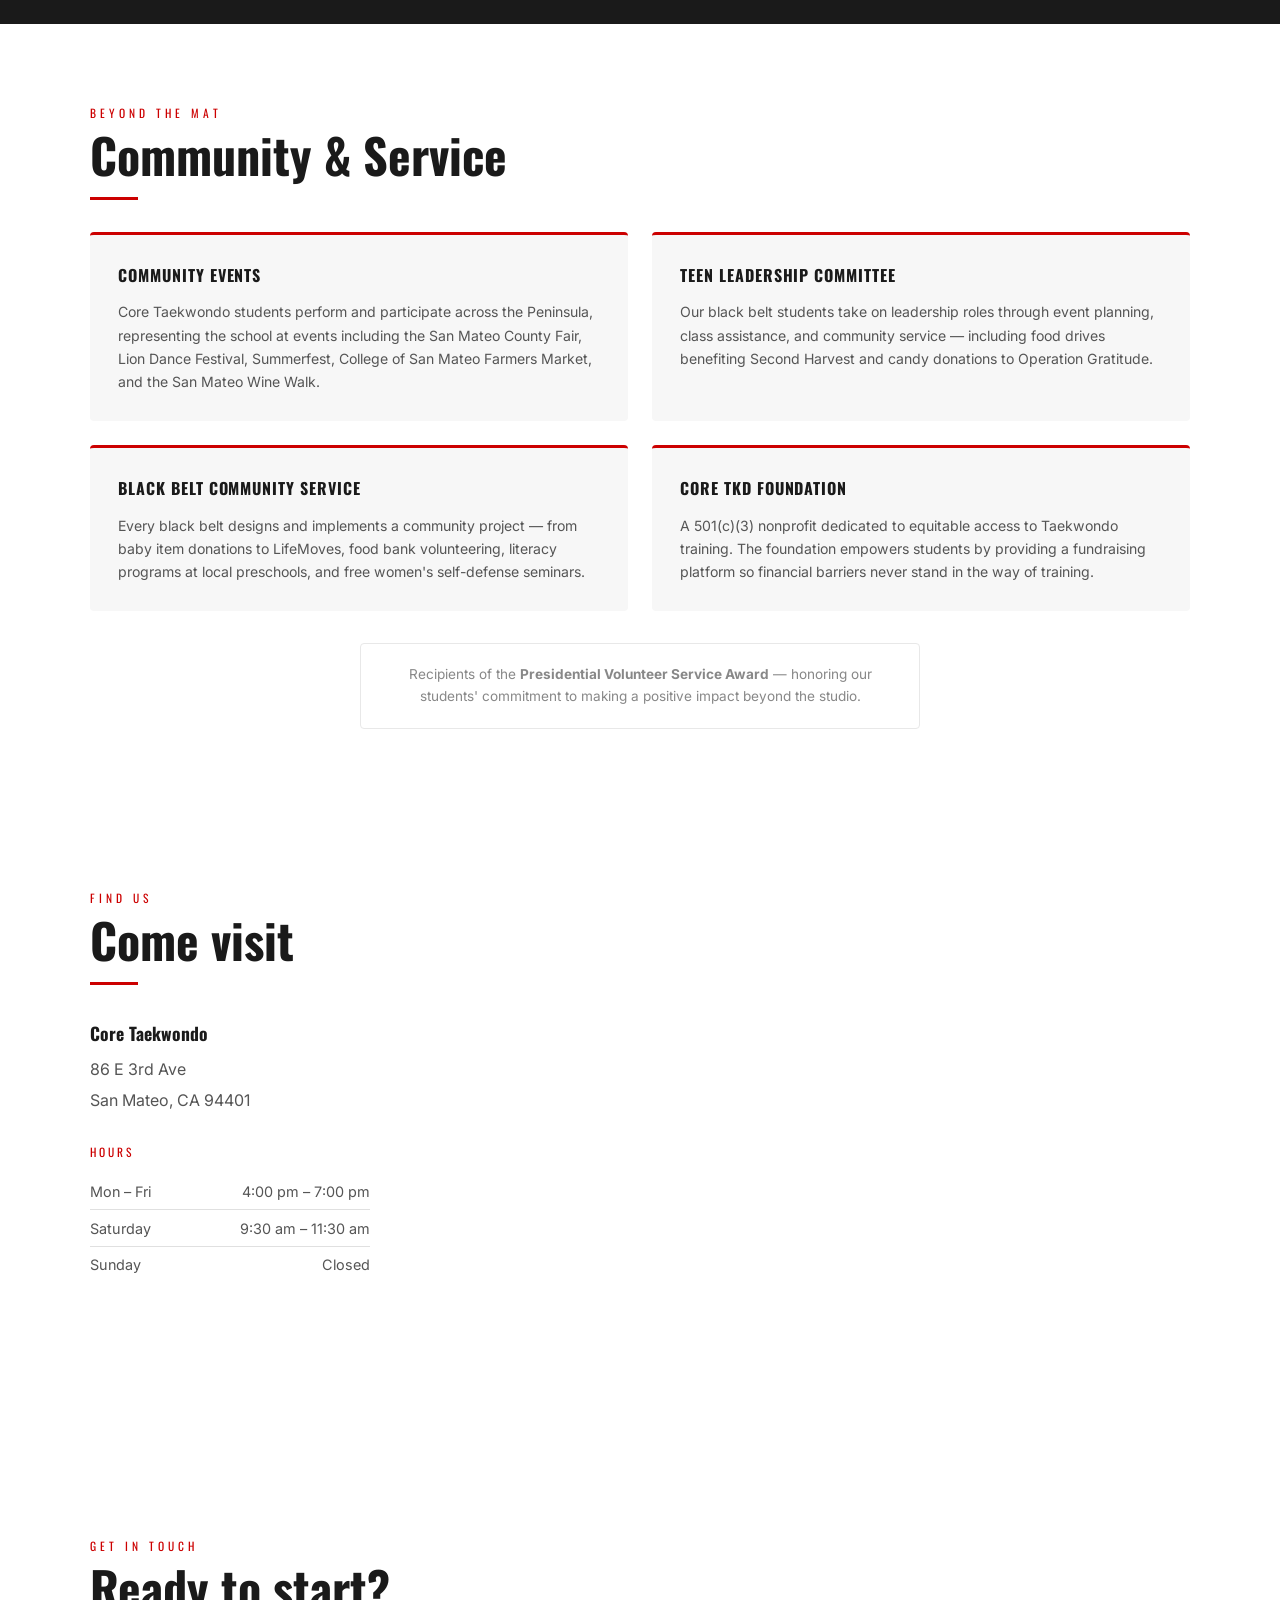
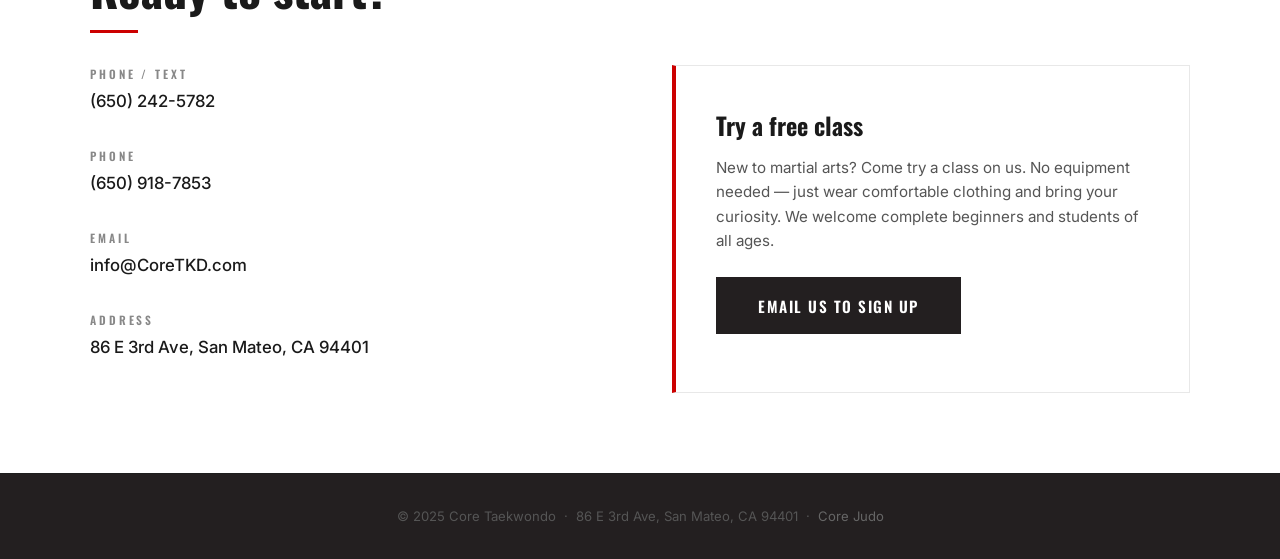
==== commit a1ca2472: "add more core tkd elements" ====
--- a/tkd.html
+++ b/tkd.html
@@ -16,6 +16,9 @@
 <!-- NAV -->
 <nav>
   <a href="#hero" class="nav-logo">
+    <div class="tkd-nav-logo-wrap">
+      <img src="tkd-logo.webp" alt="Core Taekwondo" class="tkd-nav-logo-img" />
+    </div>
     <span class="logo-main tkd-logo-text"><span class="logo-red">CORE</span> TAEKWONDO</span>
   </a>
   <button class="hamburger" id="menuBtn" aria-label="Toggle menu">
@@ -24,6 +27,7 @@
   <ul class="nav-links" id="navLinks">
     <li><a href="#about">About</a></li>
     <li><a href="#programs">Programs</a></li>
+    <li><a href="#camp">Camp</a></li>
     <li><a href="#schedule">Schedule</a></li>
     <li><a href="#community">Community</a></li>
     <li><a href="#location">Location</a></li>
@@ -34,13 +38,26 @@
 <!-- HERO -->
 <section id="hero" class="tkd-hero">
   <div class="hero-content">
-    <p class="tkd-hero-eyebrow">San Mateo, California</p>
-    <h1 class="tkd-hero-heading"><span class="logo-red">CORE</span> TAEKWONDO</h1>
-    <p class="tkd-hero-tagline">Traditional Techniques. Modern Instruction.</p>
+    <div class="tkd-hero-logo-wrap">
+      <img src="tkd-logo.webp" alt="Core Taekwondo" class="tkd-hero-logo" />
+    </div>
     <div class="tkd-awards-strip">
-      <span>🏆 Best Martial Arts School — San Mateo Area, 2 years running</span>
-      <span class="award-divider">·</span>
-      <span>🏕️ Top 5 Summer Camps — San Mateo Area, 2 years running</span>
+      <div class="award-item">
+        <img src="badge-martial-arts-2024.png" alt="Best Martial Arts School 2024" class="award-badge" />
+        <p class="award-label">Best Martial Arts<br>San Mateo Area 2024</p>
+      </div>
+      <div class="award-item">
+        <img src="badge-martial-arts-2025.png" alt="Best Martial Arts School 2025" class="award-badge" />
+        <p class="award-label">Best Martial Arts<br>San Mateo Area 2025</p>
+      </div>
+      <div class="award-item">
+        <img src="badge-camp-2024.png" alt="Top 5 Summer Camps 2024" class="award-badge" />
+        <p class="award-label">Top 5 Summer Camps<br>San Mateo Area 2024</p>
+      </div>
+      <div class="award-item">
+        <img src="badge-camp-2025.png" alt="Top 5 Summer Camps 2025" class="award-badge" />
+        <p class="award-label">Top 5 Summer Camps<br>San Mateo Area 2025</p>
+      </div>
     </div>
     <a href="#contact" class="btn-primary">Try a Free Class</a>
   </div>
@@ -56,23 +73,23 @@
         <h2 class="section-title">Built on tradition.<br>Focused on you.</h2>
         <div class="section-divider"></div>
         <p>
-          Core Taekwondo is a traditional martial arts studio located in the heart of downtown San Mateo. Founded and led by Master Bryn Nguyen — a black belt in five different martial arts styles with over 30 years of experience in Korean martial arts — the school is rooted in the values of Kodokan tradition: discipline, respect, and continuous self-improvement.
-        </p>
-        <p>
-          Our curriculum is designed to deliver exceptional results through step-by-step instruction. Students of all backgrounds and abilities develop confidence, sharpen focus, reduce stress, and work toward achieving their black belt in Taekwondo.
+          Core Taekwondo is a traditional martial arts studio located in downtown San Mateo, California, instructed by Master Bryn Nguyen, who has been practicing traditional Korean martial arts for over 30 years.
+        </p>
+        <p>
+          Our curriculum has been developed with the goal of delivering exceptional results. Through step-by-step instruction, students of all backgrounds and abilities gain confidence, improve their focus, reduce stress, and become black belts in the Korean martial art of Taekwondo.
         </p>
       </div>
       <div>
         <div class="tkd-instructor-highlight">
           <div class="tkd-instructor-badge">
             <p class="tkd-instructor-name">Master Bryn Nguyen</p>
-            <p class="tkd-instructor-rank">Head Instructor &amp; Founder</p>
+            <p class="tkd-instructor-rank">Head Instructor &amp; Owner</p>
           </div>
           <ul class="tkd-cred-list">
-            <li>Black belt in 5 martial arts disciplines</li>
-            <li>30+ years of Korean martial arts experience</li>
-            <li>Former elementary school teacher</li>
-            <li>Family-operated school since founding</li>
+            <li>30+ years of traditional Korean martial arts experience</li>
+            <li>Black Belt, Taekwondo</li>
+            <li>Black Belt, Kuk Sool Won</li>
+            <li>Family-operated school</li>
           </ul>
           <div class="sister-card" style="margin-top:1.5rem;">
             <h3>Sister School</h3>
@@ -102,14 +119,17 @@
         </p>
       </div>
 
-      <div class="class-card">
+      <a href="#camp" class="class-card class-card--link">
         <div class="class-icon">🏕️</div>
         <h3>Camp CoreTKD</h3>
-        <p class="class-age">Summer Program</p>
-        <p>
-          Our award-winning summer camp (Top 5 in the San Mateo Area, two years running) runs 9:00 am – 3:00 pm with daily Taekwondo instruction, arts &amp; crafts, outdoor activities, and lunch at Central Park. Friday specials include pizza and water balloon games.
-        </p>
-      </div>
+        <p class="class-age">Summer Program &nbsp;·&nbsp; 9:00 am – 3:00 pm</p>
+        <p>
+          Our award-winning summer camp (Top 5 in the San Mateo Area, two years running) features three themed weeks each summer. Taekwondo instruction, arts &amp; crafts, outdoor games, and lunch at Central Park — plus Friday pizza and water balloon games.
+        </p>
+        <p style="margin-top:0.75rem;font-size:0.82rem;color:var(--red);font-weight:600;">
+          Summer 2026 registration is open — spaces fill fast.
+        </p>
+      </a>
 
       <div class="class-card">
         <div class="class-icon">🌙</div>
@@ -124,6 +144,77 @@
   </div>
 </section>
 
+<!-- CAMP -->
+<section id="camp">
+  <div class="container">
+    <p class="section-label">Summer Camp</p>
+    <h2 class="section-title">Camp CoreTKD 2026</h2>
+    <div class="section-divider"></div>
+
+    <div class="camp-intro">
+      <p>Three themed camp weeks this summer. Camp runs <strong>9:00 am – 3:00 pm</strong>, with late pickup until <strong>3:30 pm</strong>. Ages 5–11. Early registration recommended — spaces fill quickly.</p>
+    </div>
+
+    <div class="camp-layout">
+      <div class="camp-flyer-wrap">
+        <img src="camp-flyer.jpg" alt="Camp CoreTKD 2026 flyer" class="camp-flyer" />
+      </div>
+      <div class="camp-detail">
+        <h3 class="camp-day-title">A typical day</h3>
+
+    <div class="camp-timeline">
+      <div class="camp-block">
+        <div class="camp-time">9:00 am</div>
+        <div class="camp-dot"></div>
+        <div class="camp-desc">Check-in &amp; quiet activities</div>
+      </div>
+      <div class="camp-block">
+        <div class="camp-time">9:30 am</div>
+        <div class="camp-dot"></div>
+        <div class="camp-desc">Icebreakers, games &amp; Taekwondo</div>
+      </div>
+      <div class="camp-block">
+        <div class="camp-time">10:30 am</div>
+        <div class="camp-dot"></div>
+        <div class="camp-desc">Snack break</div>
+      </div>
+      <div class="camp-block">
+        <div class="camp-time">11:00 am</div>
+        <div class="camp-dot"></div>
+        <div class="camp-desc">Art activities</div>
+      </div>
+      <div class="camp-block">
+        <div class="camp-time">12:00 pm</div>
+        <div class="camp-dot camp-dot--highlight"></div>
+        <div class="camp-desc"><strong>Lunch at Central Park</strong> — free play &amp; water games</div>
+      </div>
+      <div class="camp-block">
+        <div class="camp-time">1:30 pm</div>
+        <div class="camp-dot"></div>
+        <div class="camp-desc">Wash-up, art completion, Taekwondo or games</div>
+      </div>
+      <div class="camp-block">
+        <div class="camp-time">2:45 pm</div>
+        <div class="camp-dot"></div>
+        <div class="camp-desc">Closing circle</div>
+      </div>
+      <div class="camp-block">
+        <div class="camp-time">3:00 pm</div>
+        <div class="camp-dot camp-dot--end"></div>
+        <div class="camp-desc">Standard pickup &nbsp;<span class="camp-tag">Late pickup until 3:30 pm</span></div>
+      </div>
+    </div>
+
+    <p class="camp-friday-note">🍕 Every Friday: pizza &amp; water balloon games (weather permitting)</p>
+
+    <div class="camp-cta">
+      <a href="mailto:info@CoreTKD.com" class="btn-primary">Register for Camp</a>
+    </div>
+      </div><!-- end camp-detail -->
+    </div><!-- end camp-layout -->
+  </div>
+</section>
+
 <!-- SCHEDULE -->
 <section id="schedule">
   <div class="container">
@@ -131,32 +222,27 @@
     <h2 class="section-title section-title--light">When to train</h2>
     <div class="section-divider section-divider--light"></div>
 
-    <table class="schedule-table">
-      <thead>
-        <tr>
-          <th>Day</th>
-          <th>Hours</th>
-          <th>Class</th>
-        </tr>
-      </thead>
-      <tbody>
-        <tr>
-          <td>Monday – Friday</td>
-          <td>4:00 pm – 7:00 pm</td>
-          <td><span class="tag tag-all">All Levels</span></td>
-        </tr>
-        <tr>
-          <td>Saturday</td>
-          <td>9:30 am – 11:30 am</td>
-          <td><span class="tag tag-all">All Levels</span></td>
-        </tr>
-        <tr>
-          <td>Sunday</td>
-          <td colspan="2" style="color:#555;">Closed</td>
-        </tr>
-      </tbody>
-    </table>
-    <p class="schedule-note">* Full class schedule available at the front desk or by contacting us directly.</p>
+    <div class="tkd-schedule-img-wrap">
+      <img src="tkd-schedule-2026.jpg" alt="Core TKD 2026 Class Schedule" class="tkd-schedule-img" />
+    </div>
+
+    <div class="tkd-holidays">
+      <h3 class="tkd-holidays-title">2026 Holiday Closures</h3>
+      <ul class="tkd-holidays-list">
+        <li><span>Jan 1–3</span><span>New Year's Day / Winter Break</span></li>
+        <li><span>Jan 19</span><span>Martin Luther King Jr. Day</span></li>
+        <li><span>Feb 16</span><span>Presidents' Day</span></li>
+        <li><span>Mar 30 – Apr 4</span><span>Spring Recess</span></li>
+        <li><span>May 25</span><span>Memorial Day</span></li>
+        <li><span>Jun 19</span><span>Juneteenth</span></li>
+        <li><span>Jun 29 – Jul 4</span><span>Summer Break</span></li>
+        <li><span>Sep 7</span><span>Labor Day</span></li>
+        <li><span>Oct 12</span><span>Indigenous Peoples' Day</span></li>
+        <li><span>Nov 25–28</span><span>Thanksgiving Break</span></li>
+        <li><span>Dec 21 – Jan 2</span><span>Winter Break</span></li>
+      </ul>
+      <p class="schedule-note">* Schedule subject to change. Contact us for updates.</p>
+    </div>
   </div>
 </section>
 
--- a/tkd.css
+++ b/tkd.css
@@ -1,4 +1,23 @@
 /* ── TKD PAGE OVERRIDES & ADDITIONS ── */
+
+/* NAV LOGO */
+.tkd-nav-logo-wrap {
+  width: 40px;
+  height: 40px;
+  overflow: hidden;
+  flex-shrink: 0;
+  position: relative;
+}
+
+.tkd-nav-logo-img {
+  position: absolute;
+  top: 0;
+  left: -23px;
+  height: 47px;
+  width: auto;
+  filter: invert(1);
+  mix-blend-mode: screen;
+}
 
 .tkd-logo-text {
   font-size: 1.1rem;
@@ -7,7 +26,7 @@
 
 /* HERO */
 .tkd-hero {
-  background: var(--dark);
+  background: var(--dark-3);
   min-height: 100vh;
   display: flex;
   flex-direction: column;
@@ -16,6 +35,18 @@
   text-align: center;
   padding: 6rem 1.5rem 4rem;
   position: relative;
+}
+
+.tkd-hero-logo-wrap {
+  width: min(560px, 88vw);
+  margin: 0 auto 1.5rem;
+}
+
+.tkd-hero-logo {
+  width: 100%;
+  height: auto;
+  display: block;
+  filter: invert(0.86);
 }
 
 .tkd-hero-eyebrow {
@@ -50,15 +81,35 @@
   display: flex;
   flex-wrap: wrap;
   justify-content: center;
-  gap: 0.5rem 1.25rem;
+  align-items: center;
+  gap: 1rem;
   margin-bottom: 2.5rem;
-  font-size: 0.78rem;
-  color: #aaa;
-  letter-spacing: 0.04em;
-}
-
-.award-divider {
-  color: #444;
+}
+
+.award-item {
+  display: flex;
+  flex-direction: column;
+  align-items: center;
+  gap: 0.5rem;
+}
+
+.award-badge {
+  height: 90px;
+  width: auto;
+  object-fit: contain;
+}
+
+.award-label {
+  font-size: 0.65rem;
+  color: #888;
+  text-align: center;
+  letter-spacing: 0.06em;
+  text-transform: uppercase;
+  line-height: 1.4;
+}
+
+@media (max-width: 600px) {
+  .award-badge { height: 68px; }
 }
 
 /* ABOUT — instructor highlight card */
@@ -122,6 +173,216 @@
   .tkd-programs-grid {
     grid-template-columns: 1fr;
   }
+}
+
+.class-card--link {
+  display: block;
+  text-decoration: none;
+  color: inherit;
+  cursor: pointer;
+}
+.class-card--link:hover {
+  border-color: var(--red);
+  transform: translateY(-3px);
+}
+
+/* CAMP */
+#camp { background: #f7f7f7; }
+
+.camp-layout {
+  display: grid;
+  grid-template-columns: 340px 1fr;
+  gap: 3rem;
+  align-items: start;
+}
+
+.camp-flyer-wrap {
+  display: flex;
+  align-items: center;
+}
+
+.camp-flyer {
+  width: 100%;
+  height: auto;
+  display: block;
+  border-radius: 8px;
+  box-shadow: 0 4px 24px rgba(0,0,0,0.12);
+}
+
+@media (max-width: 860px) {
+  .camp-layout {
+    grid-template-columns: 1fr;
+  }
+  .camp-flyer-wrap {
+    position: static;
+    max-width: 360px;
+    margin: 0 auto;
+  }
+}
+
+.camp-intro {
+  max-width: 680px;
+  margin: 0 auto 2rem;
+  text-align: center;
+  font-size: 0.95rem;
+  color: #555;
+  line-height: 1.7;
+}
+
+.camp-day-title {
+  font-family: var(--font-heading);
+  font-size: 1rem;
+  font-weight: 700;
+  letter-spacing: 0.08em;
+  text-transform: uppercase;
+  color: #999;
+  text-align: center;
+  margin-bottom: 2rem;
+}
+
+.camp-timeline {
+  max-width: 560px;
+  margin: 0 auto;
+  position: relative;
+}
+
+.camp-timeline::before {
+  content: '';
+  position: absolute;
+  left: 110px;
+  top: 0;
+  bottom: 0;
+  width: 2px;
+  background: #e0e0e0;
+}
+
+.camp-block {
+  display: grid;
+  grid-template-columns: 110px 20px 1fr;
+  align-items: center;
+  gap: 0 1rem;
+  padding: 0.65rem 0;
+  position: relative;
+}
+
+.camp-time {
+  font-family: var(--font-heading);
+  font-size: 0.85rem;
+  font-weight: 600;
+  color: var(--red);
+  text-align: right;
+  letter-spacing: 0.04em;
+}
+
+.camp-dot {
+  width: 10px;
+  height: 10px;
+  border-radius: 50%;
+  background: #ccc;
+  border: 2px solid #fff;
+  justify-self: center;
+  position: relative;
+  z-index: 1;
+}
+
+.camp-dot--highlight {
+  background: var(--red);
+  width: 14px;
+  height: 14px;
+}
+
+.camp-dot--end {
+  background: var(--dark);
+}
+
+.camp-desc {
+  font-size: 0.88rem;
+  color: #444;
+  line-height: 1.4;
+}
+
+.camp-tag {
+  display: inline-block;
+  background: #ebebeb;
+  color: #666;
+  font-size: 0.72rem;
+  padding: 0.15rem 0.5rem;
+  border-radius: 20px;
+  letter-spacing: 0.03em;
+  margin-left: 0.25rem;
+}
+
+.camp-friday-note {
+  text-align: center;
+  margin: 2rem auto 0;
+  font-size: 0.88rem;
+  color: #666;
+  background: #fff;
+  border: 1px solid #e0e0e0;
+  border-radius: 4px;
+  padding: 0.75rem 1.25rem;
+  max-width: 400px;
+}
+
+.camp-cta {
+  text-align: center;
+  margin-top: 2.5rem;
+}
+
+/* SCHEDULE GRAPHIC */
+.tkd-schedule-img-wrap {
+  width: 100%;
+  overflow-x: auto;
+  margin-bottom: 2.5rem;
+  border-radius: 6px;
+}
+
+.tkd-schedule-img {
+  width: 100%;
+  height: auto;
+  display: block;
+  border-radius: 6px;
+}
+
+/* HOLIDAY CLOSURES */
+.tkd-holidays {
+  max-width: 560px;
+  margin: 0 auto;
+}
+
+.tkd-holidays-title {
+  font-family: var(--font-heading);
+  font-size: 0.95rem;
+  font-weight: 700;
+  letter-spacing: 0.1em;
+  text-transform: uppercase;
+  color: #ccc;
+  margin-bottom: 1rem;
+  text-align: center;
+}
+
+.tkd-holidays-list {
+  list-style: none;
+  width: 100%;
+}
+
+.tkd-holidays-list li {
+  display: flex;
+  justify-content: space-between;
+  gap: 1rem;
+  font-size: 0.82rem;
+  color: #aaa;
+  padding: 0.4rem 0;
+  border-bottom: 1px solid #2a2a2a;
+}
+
+.tkd-holidays-list li:first-child { border-top: 1px solid #2a2a2a; }
+
+.tkd-holidays-list li span:first-child {
+  color: var(--red);
+  font-weight: 600;
+  white-space: nowrap;
+  min-width: 130px;
 }
 
 /* COMMUNITY */
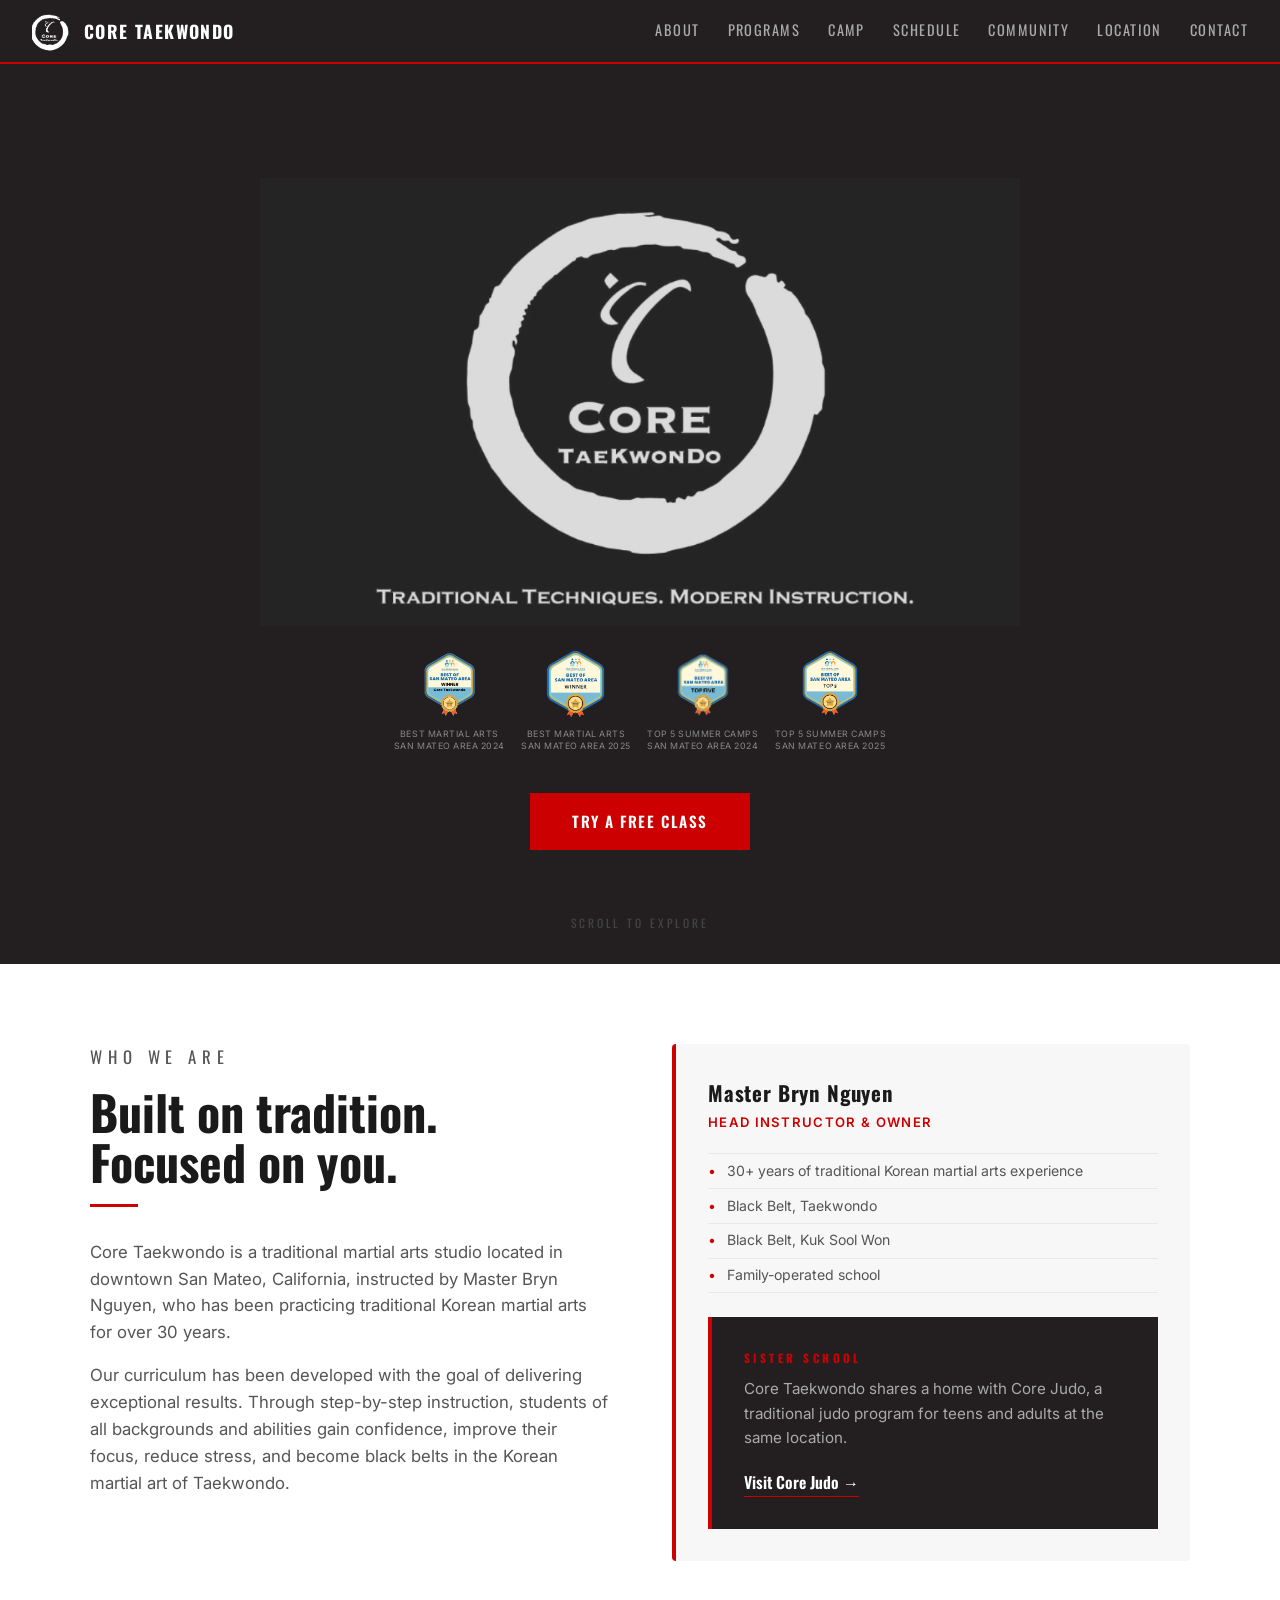
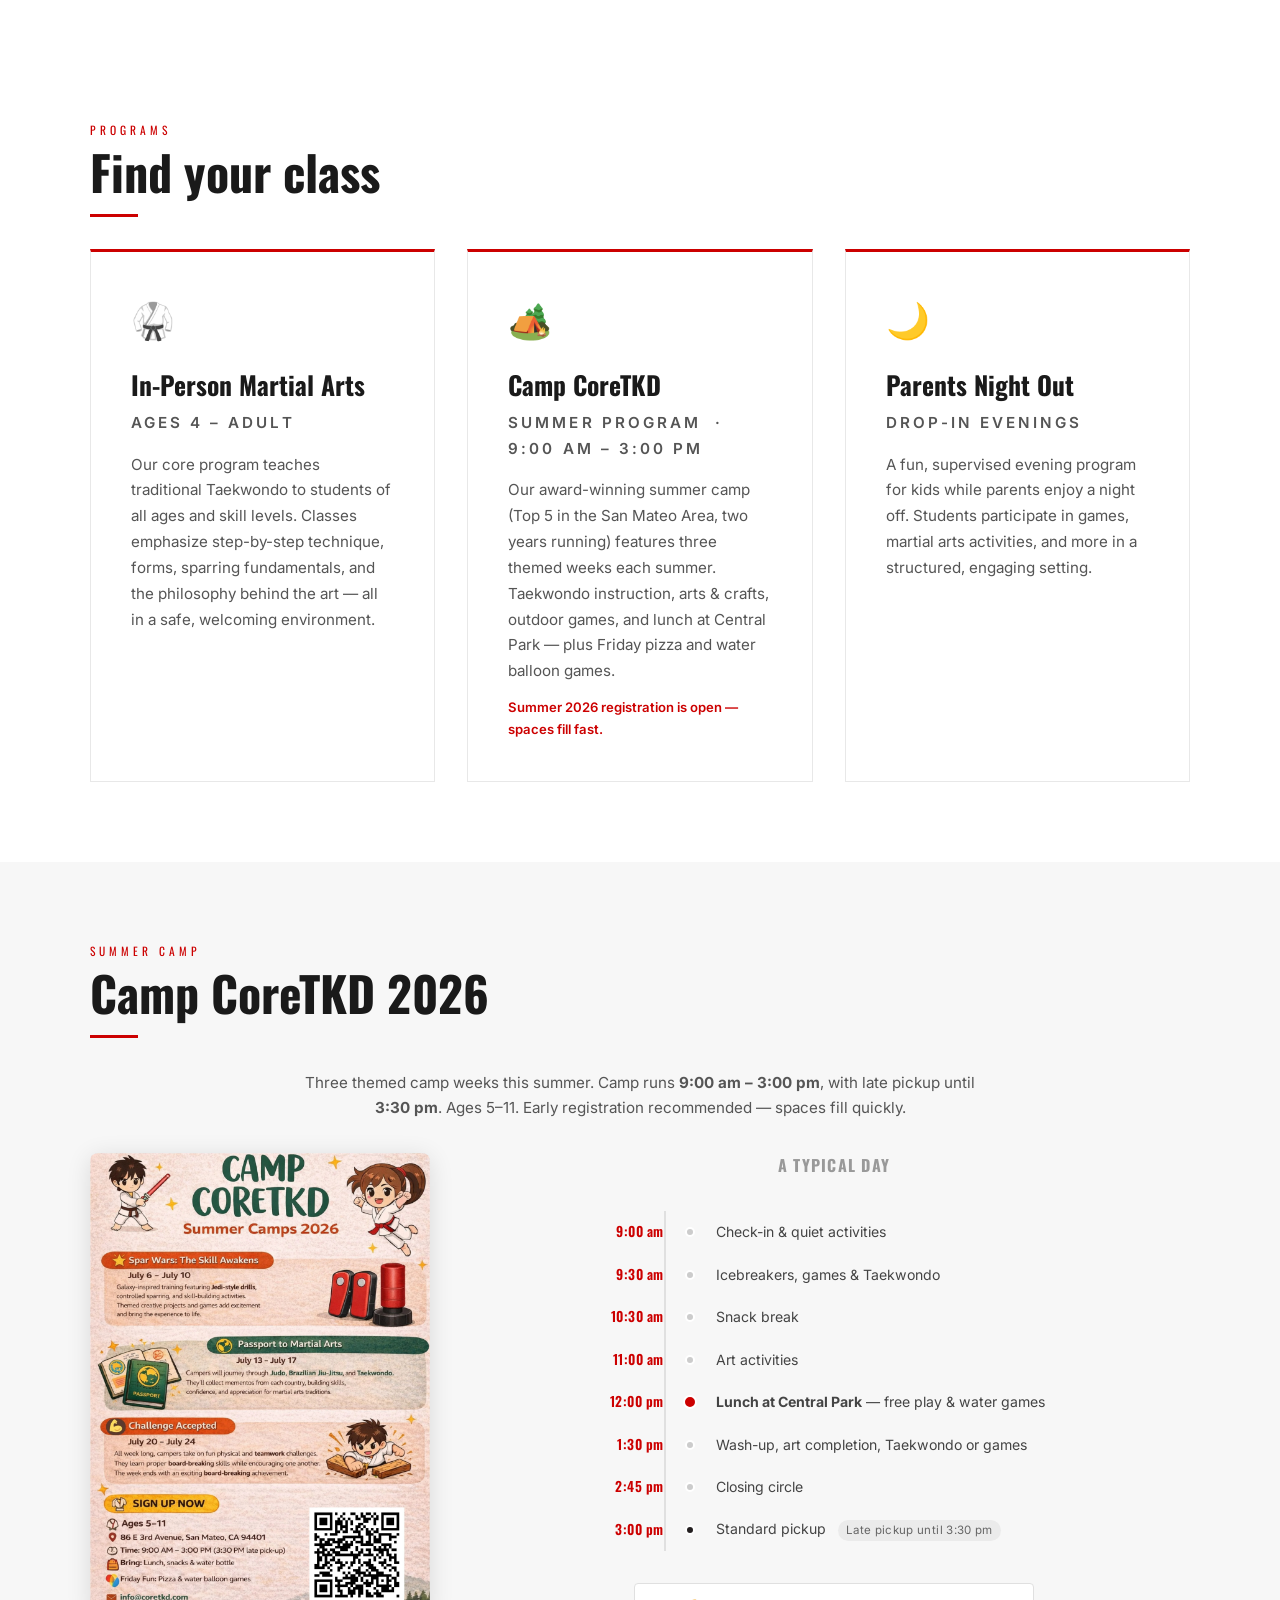
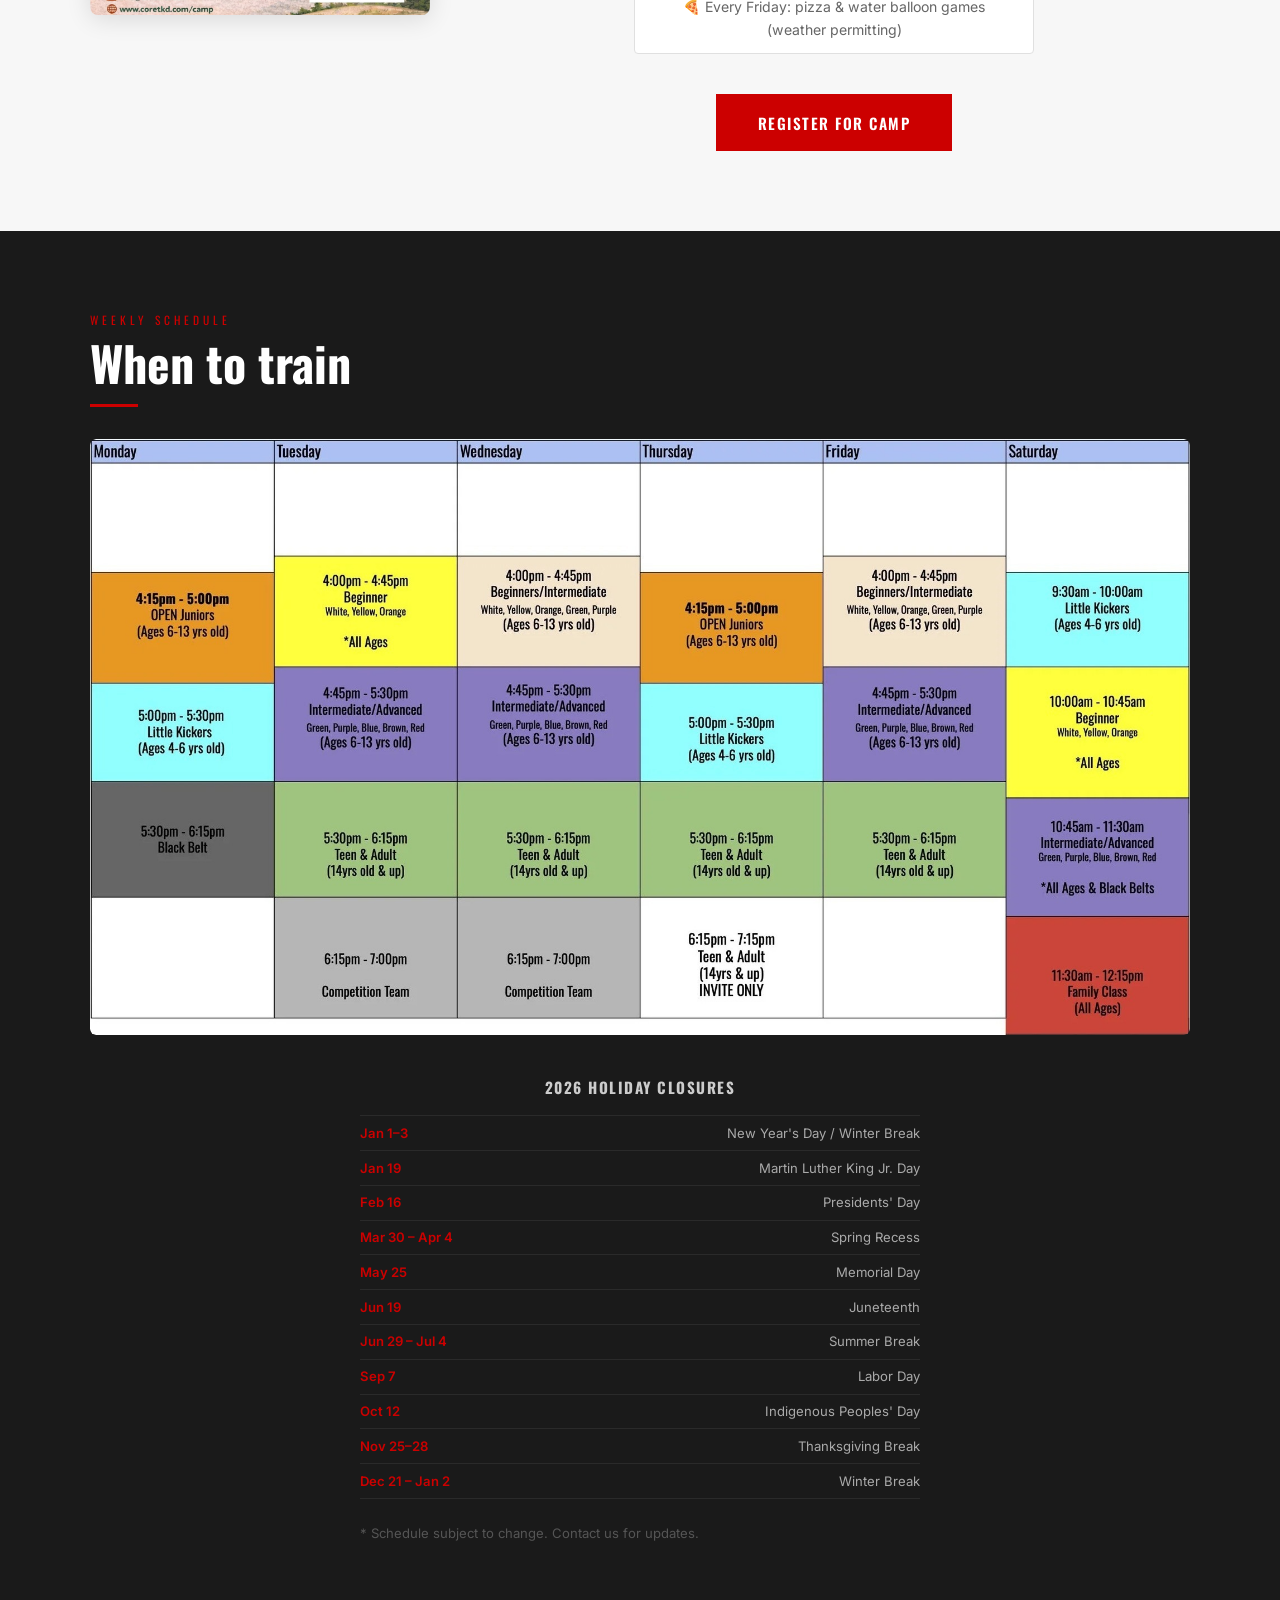
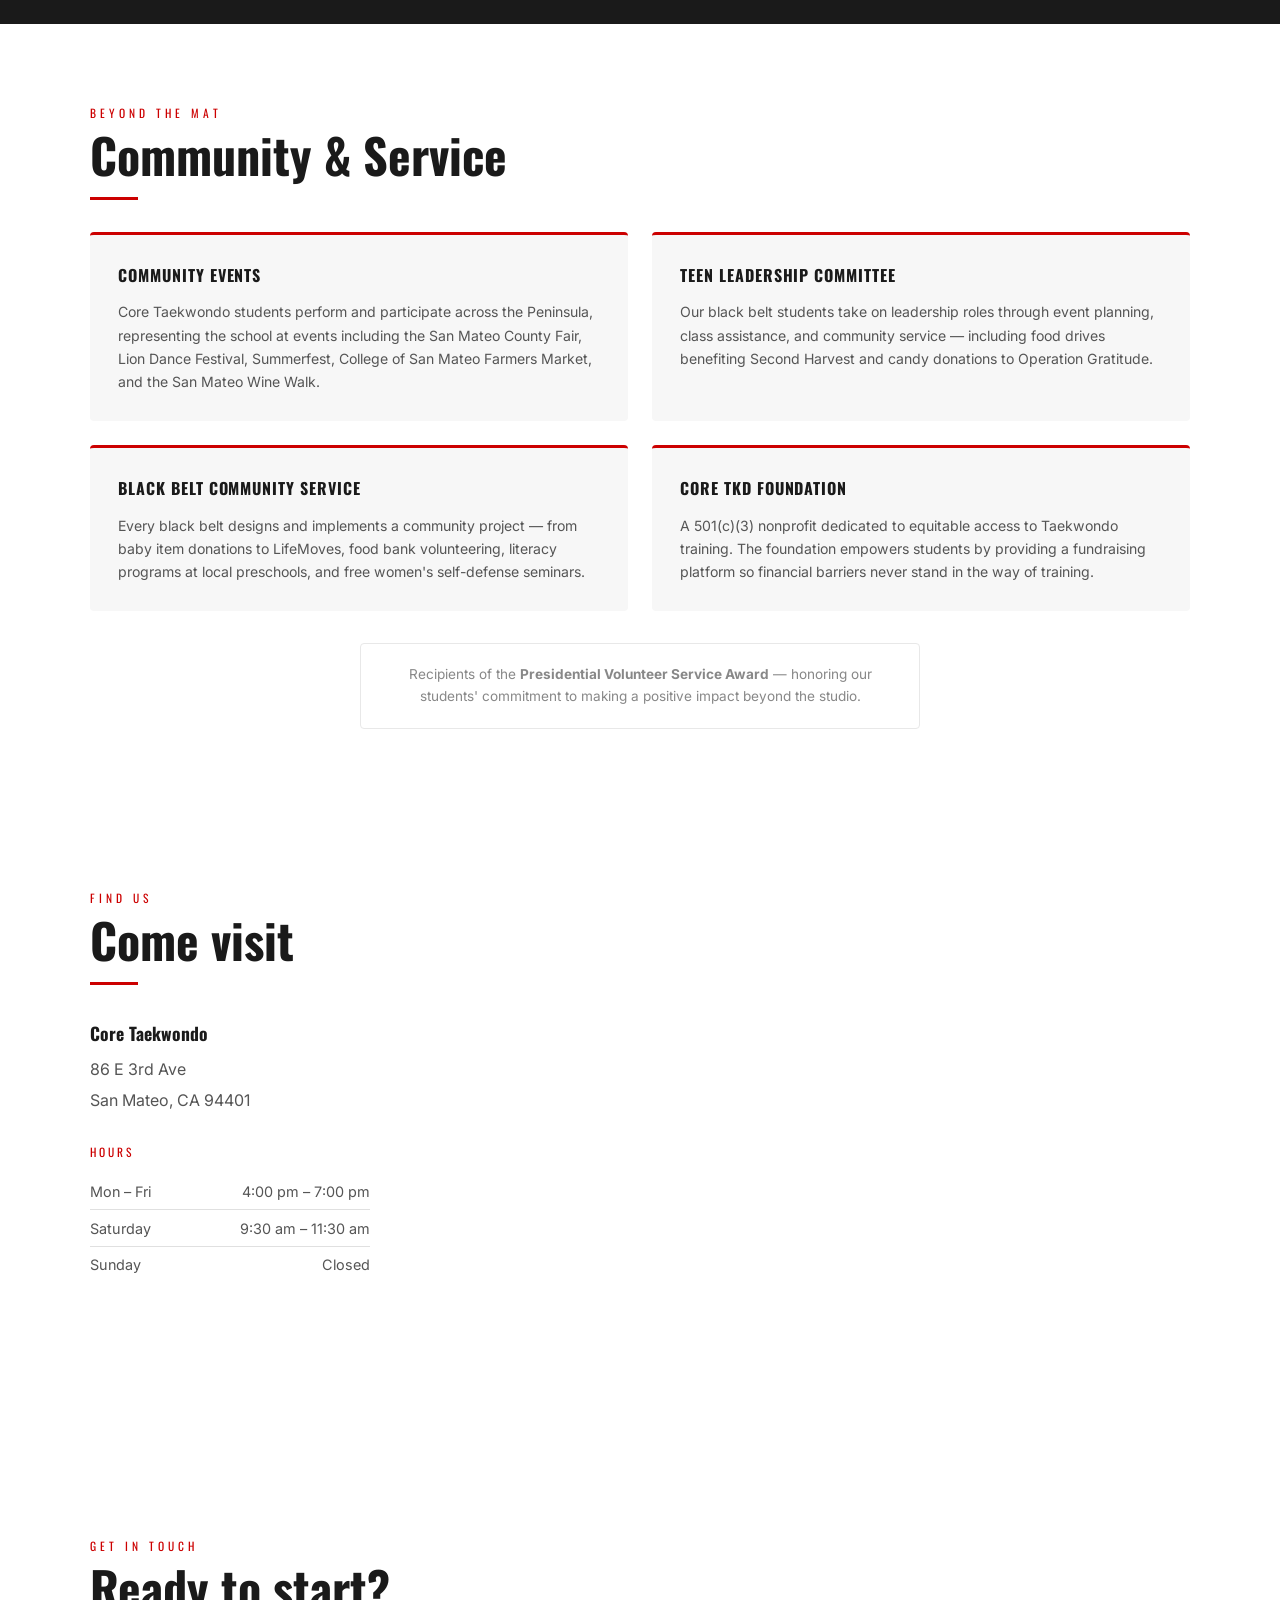
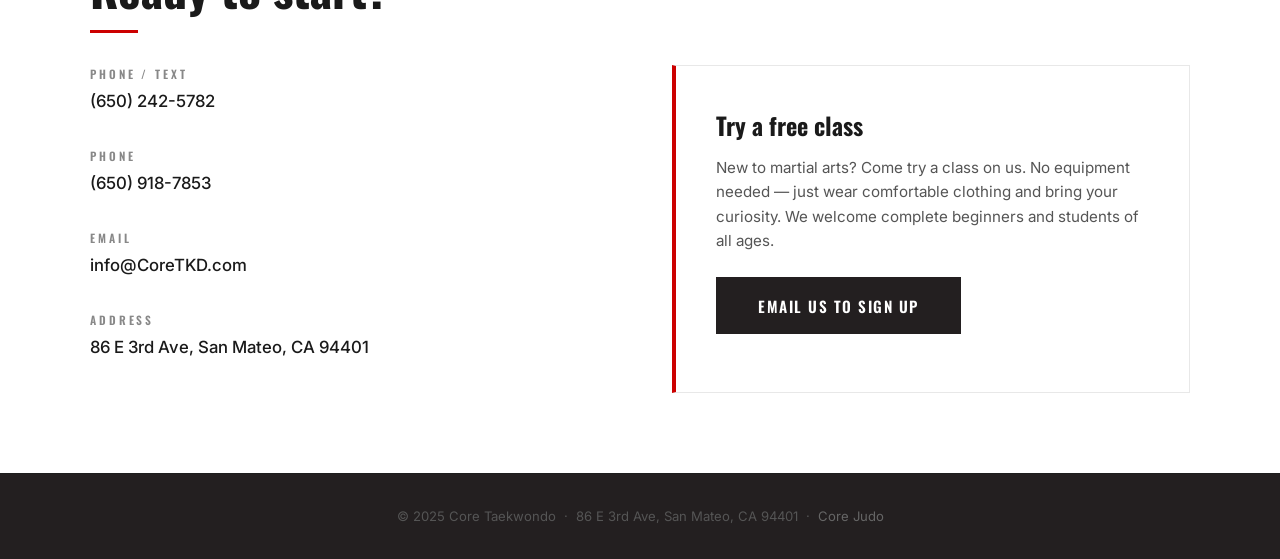
==== commit 868343aa: "add waiver link + image subdirectory" ====
--- a/tkd.html
+++ b/tkd.html
@@ -17,7 +17,7 @@
 <nav>
   <a href="#hero" class="nav-logo">
     <div class="tkd-nav-logo-wrap">
-      <img src="tkd-logo.webp" alt="Core Taekwondo" class="tkd-nav-logo-img" />
+      <img src="images/tkd-logo.webp" alt="Core Taekwondo" class="tkd-nav-logo-img" />
     </div>
     <span class="logo-main tkd-logo-text"><span class="logo-red">CORE</span> TAEKWONDO</span>
   </a>
@@ -39,23 +39,23 @@
 <section id="hero" class="tkd-hero">
   <div class="hero-content">
     <div class="tkd-hero-logo-wrap">
-      <img src="tkd-logo.webp" alt="Core Taekwondo" class="tkd-hero-logo" />
+      <img src="images/tkd-logo.webp" alt="Core Taekwondo" class="tkd-hero-logo" />
     </div>
     <div class="tkd-awards-strip">
       <div class="award-item">
-        <img src="badge-martial-arts-2024.png" alt="Best Martial Arts School 2024" class="award-badge" />
+        <img src="images/badge-martial-arts-2024.png" alt="Best Martial Arts School 2024" class="award-badge" />
         <p class="award-label">Best Martial Arts<br>San Mateo Area 2024</p>
       </div>
       <div class="award-item">
-        <img src="badge-martial-arts-2025.png" alt="Best Martial Arts School 2025" class="award-badge" />
+        <img src="images/badge-martial-arts-2025.png" alt="Best Martial Arts School 2025" class="award-badge" />
         <p class="award-label">Best Martial Arts<br>San Mateo Area 2025</p>
       </div>
       <div class="award-item">
-        <img src="badge-camp-2024.png" alt="Top 5 Summer Camps 2024" class="award-badge" />
+        <img src="images/badge-camp-2024.png" alt="Top 5 Summer Camps 2024" class="award-badge" />
         <p class="award-label">Top 5 Summer Camps<br>San Mateo Area 2024</p>
       </div>
       <div class="award-item">
-        <img src="badge-camp-2025.png" alt="Top 5 Summer Camps 2025" class="award-badge" />
+        <img src="images/badge-camp-2025.png" alt="Top 5 Summer Camps 2025" class="award-badge" />
         <p class="award-label">Top 5 Summer Camps<br>San Mateo Area 2025</p>
       </div>
     </div>
@@ -157,7 +157,7 @@
 
     <div class="camp-layout">
       <div class="camp-flyer-wrap">
-        <img src="camp-flyer.jpg" alt="Camp CoreTKD 2026 flyer" class="camp-flyer" />
+        <img src="images/camp-flyer.jpg" alt="Camp CoreTKD 2026 flyer" class="camp-flyer" />
       </div>
       <div class="camp-detail">
         <h3 class="camp-day-title">A typical day</h3>
@@ -223,7 +223,7 @@
     <div class="section-divider section-divider--light"></div>
 
     <div class="tkd-schedule-img-wrap">
-      <img src="tkd-schedule-2026.jpg" alt="Core TKD 2026 Class Schedule" class="tkd-schedule-img" />
+      <img src="images/tkd-schedule-2026.jpg" alt="Core TKD 2026 Class Schedule" class="tkd-schedule-img" />
     </div>
 
     <div class="tkd-holidays">
--- a/tkd.css
+++ b/tkd.css
@@ -38,7 +38,7 @@
 }
 
 .tkd-hero-logo-wrap {
-  width: min(560px, 88vw);
+  width: min(760px, 88vw);
   margin: 0 auto 1.5rem;
 }
 
@@ -94,13 +94,13 @@
 }
 
 .award-badge {
-  height: 90px;
+  height: 70px;
   width: auto;
   object-fit: contain;
 }
 
 .award-label {
-  font-size: 0.65rem;
+  font-size: 0.55rem;
   color: #888;
   text-align: center;
   letter-spacing: 0.06em;
